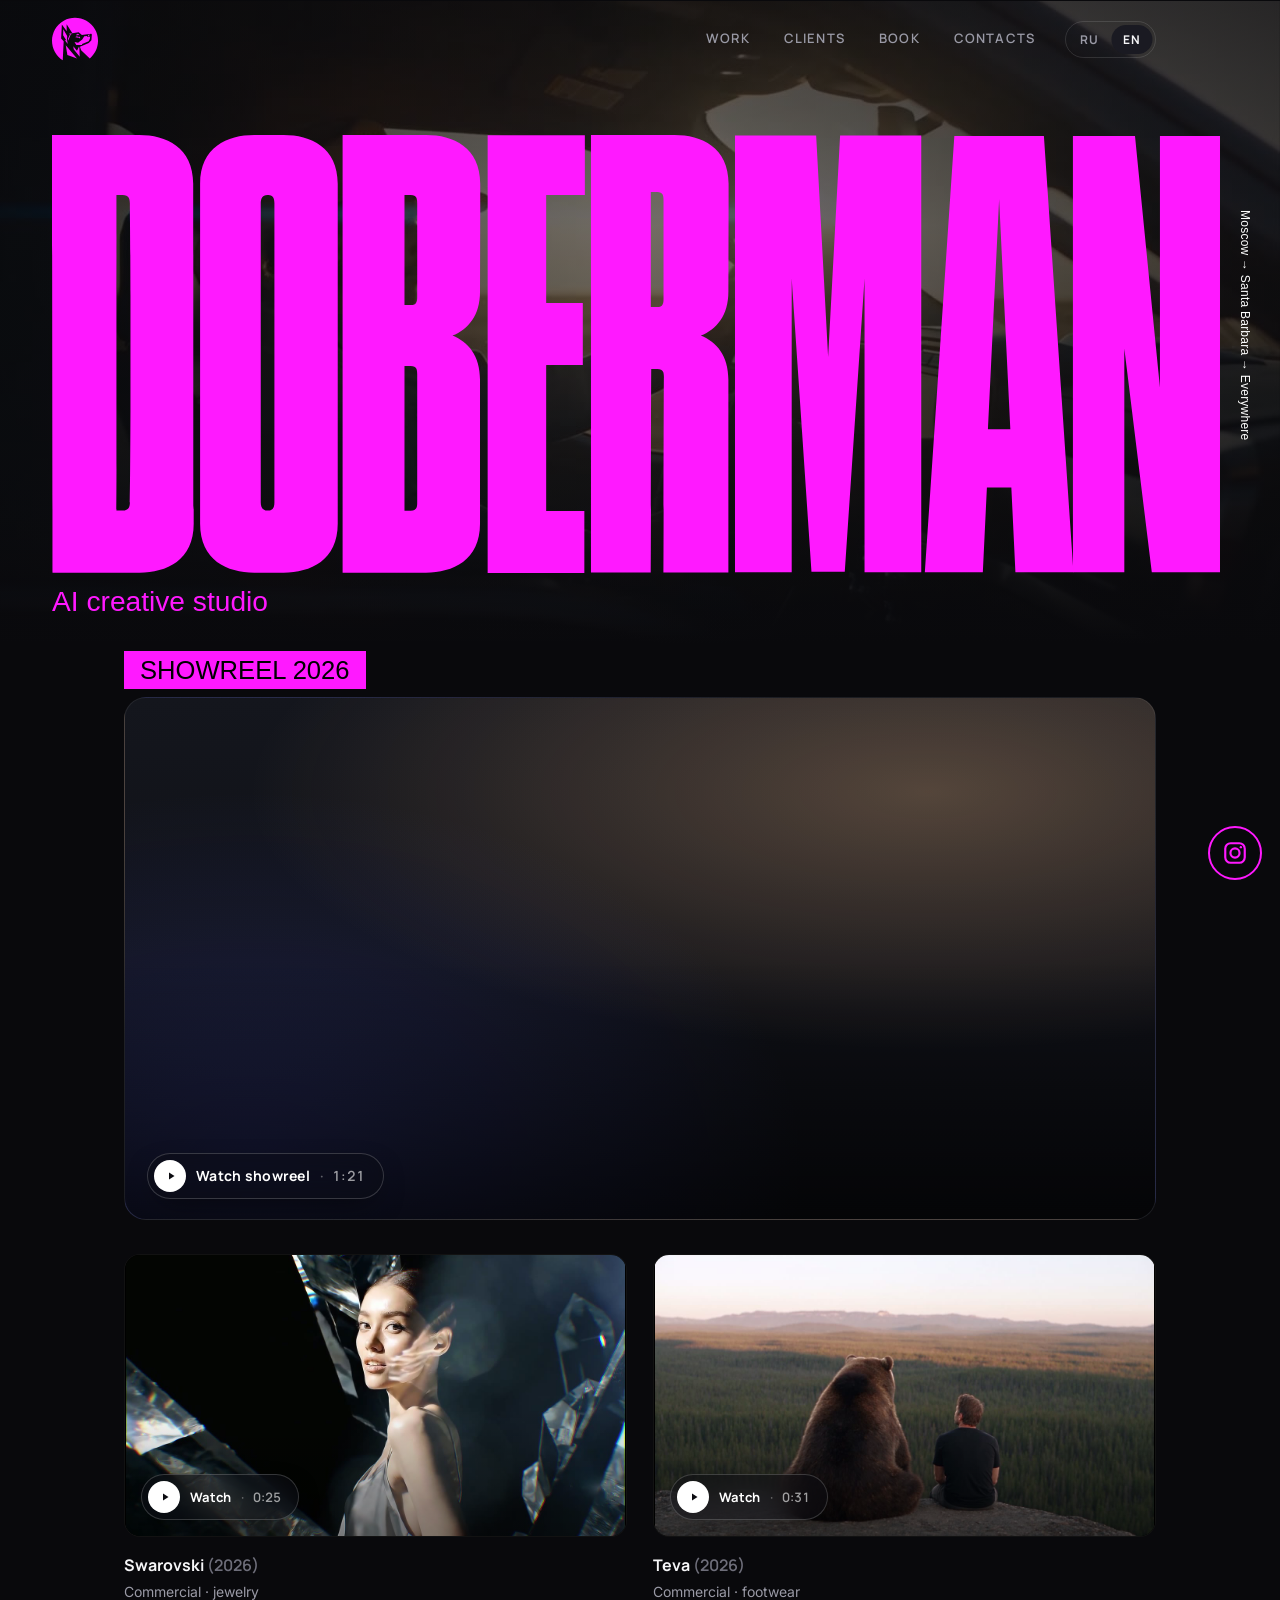
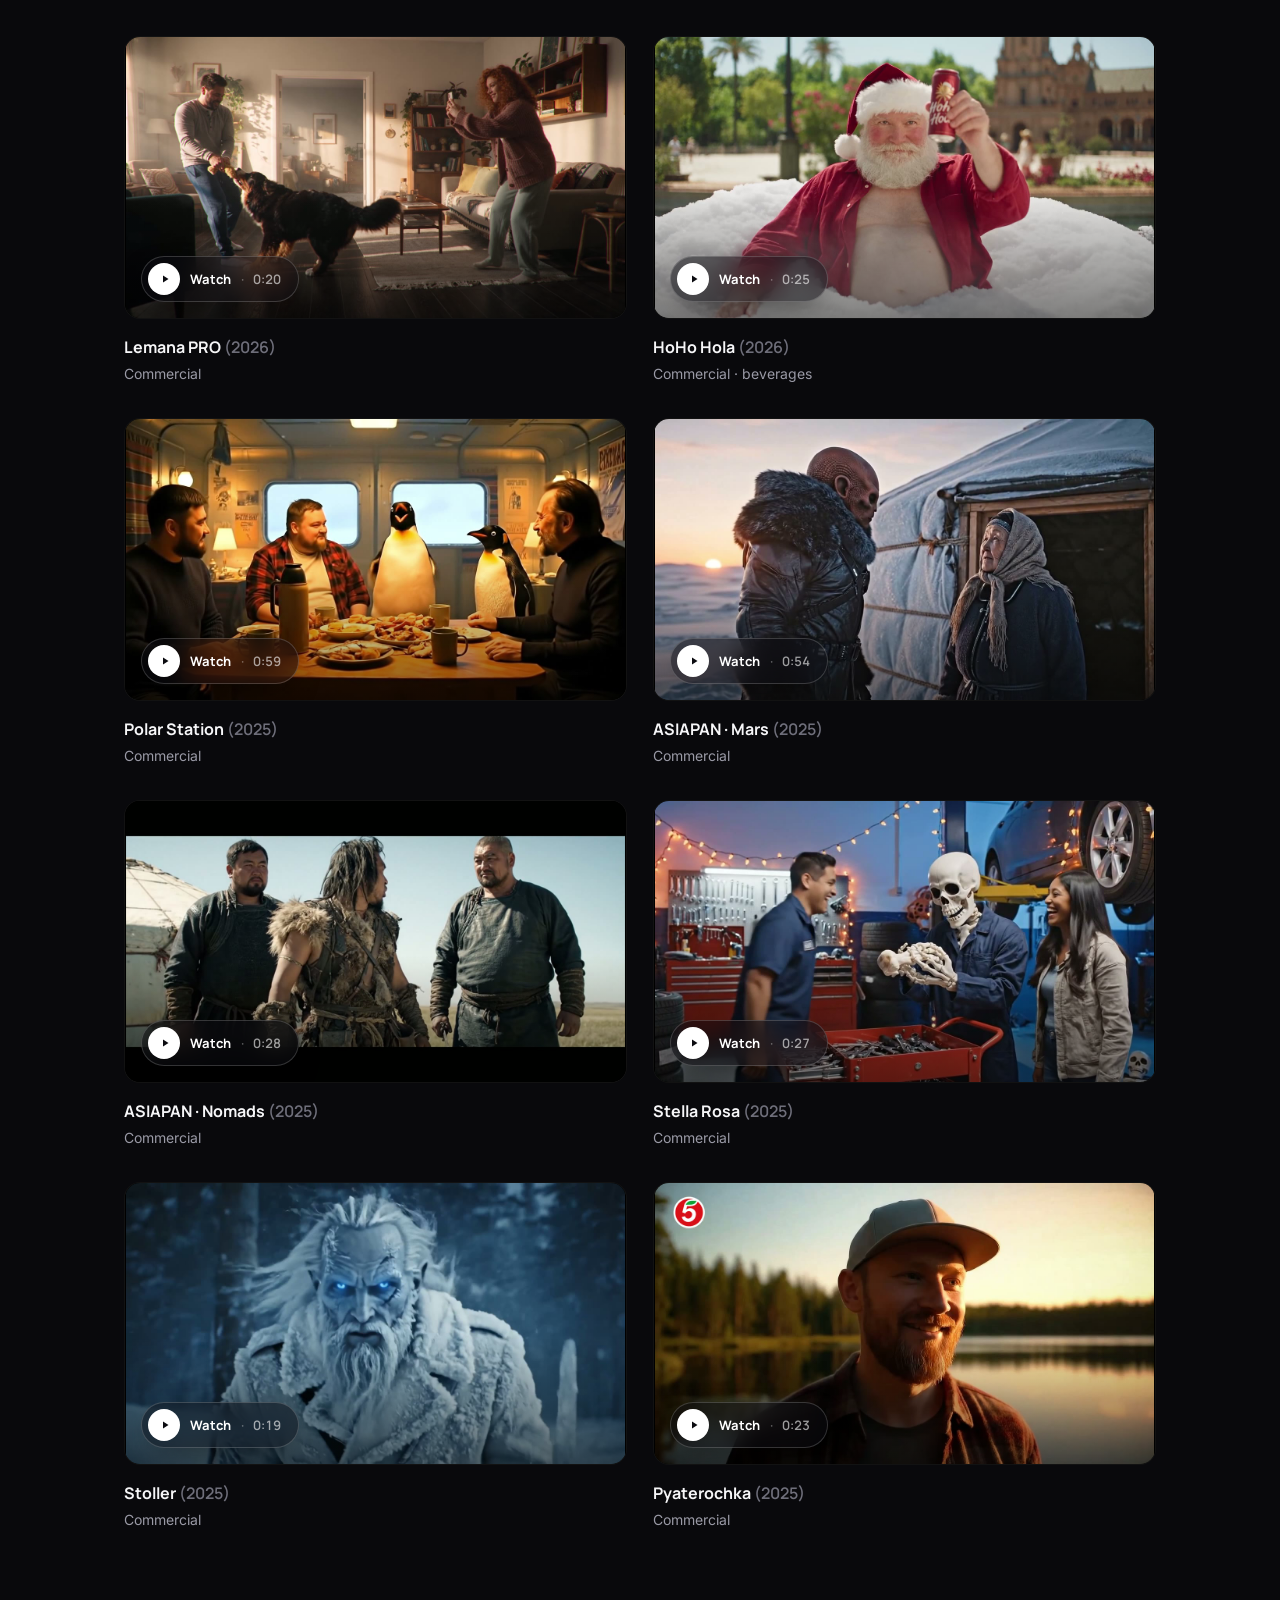
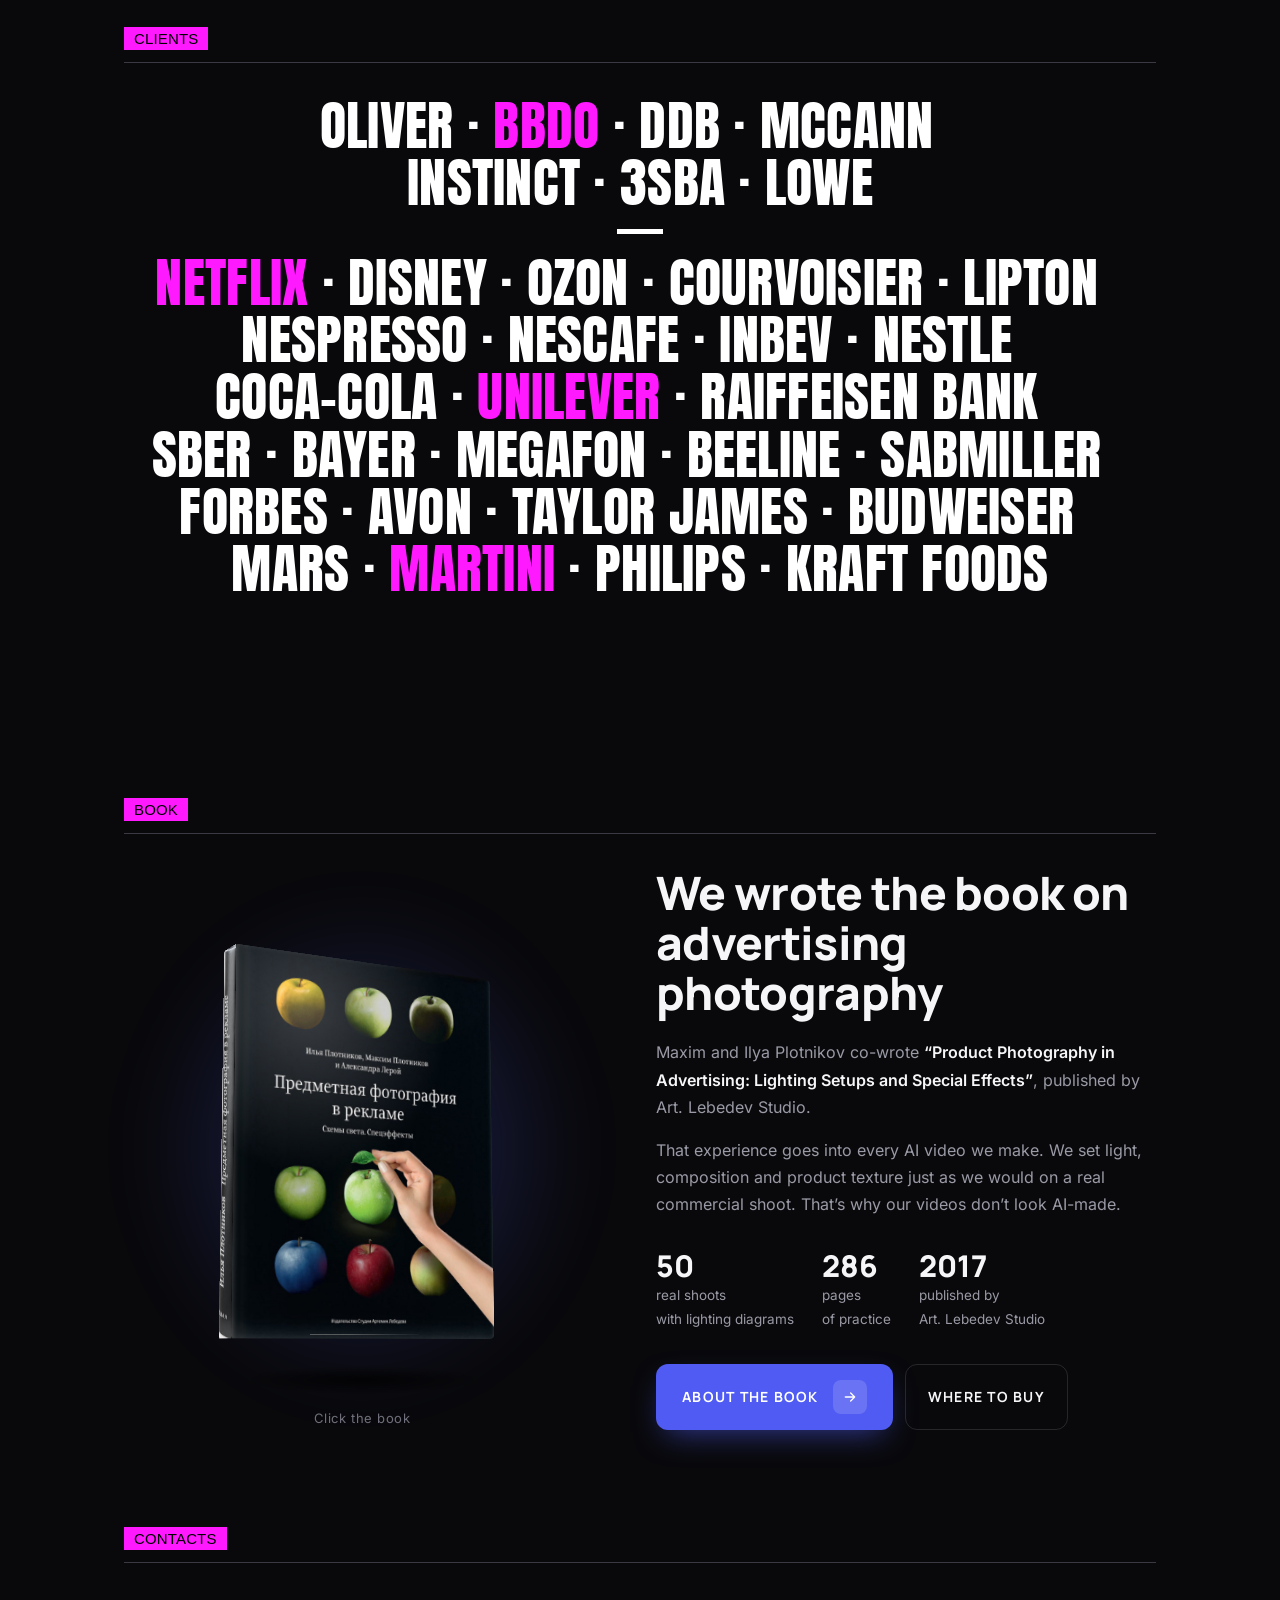
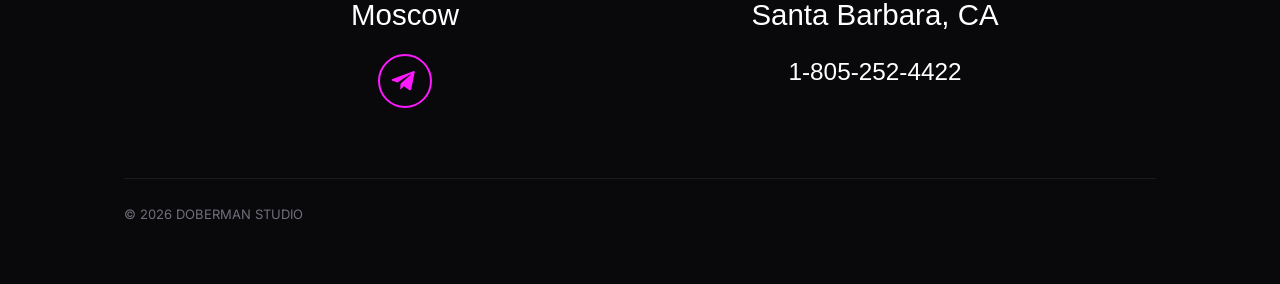
==== index.html @ a3198090 "Сайт DOBERMAN STUDIO: страница, стили, картинки Co-Authored-By: Claude Opus 5.5 <noreply@anthropic.c" ====
<!DOCTYPE html>
<html lang="ru" class="no-js">
<head>
<meta charset="UTF-8">
<meta name="viewport" content="width=device-width, initial-scale=1.0">
<script>
  // Основной язык сайта – английский (русский – по кнопке RU или ?lang=ru).
  // Разметка на русском, перевод из lang/en.js; пока он грузится, страница скрыта (не дольше 2.5 с).
  try {
    var q = new URLSearchParams(location.search).get('lang'), saved = null;
    try { saved = localStorage.getItem('rw-lang'); } catch (e) {}
    if ((q === 'en' || q === 'ru' ? q : saved || 'en') === 'en') document.documentElement.classList.add('i18n-wait');
  } catch (e) {}
</script>
<style>.i18n-wait body{visibility:hidden}</style>
<script>
  // цвет логотипа и всех плашек: при каждом заходе – случайный из 5 основных (круг 35 с, шаг 7 с), у всех .tint одинаковый
  document.documentElement.style.setProperty('--tint-delay', -(Math.floor(Math.random() * 5) * 7) + 's');
</script>
<link rel="preload" href="lang/en.js" as="script">
<title>DOBERMAN – AI-видео для брендов</title>
<meta name="description" content="AI-видео для брендов от авторов книги о рекламной съёмке. Свет, композиция и фактура уровня продакшна.">

<link rel="icon" href="img/favicon.svg" type="image/svg+xml">
<link rel="icon" href="img/favicon-32.png" sizes="32x32" type="image/png">
<link rel="apple-touch-icon" href="img/apple-touch-icon.png">

<!-- ==== Превью ссылки в Telegram / соцсетях ==== -->
<meta property="og:title" content="DOBERMAN – AI video for brands">
<meta property="og:description" content="AI video for brands from the authors of a book on commercial photography. Lighting, composition and texture at production level.">
<meta property="og:type" content="website">
<meta property="og:url" content="https://dobermanstudio.ai/">
<meta property="og:site_name" content="DOBERMAN">
<meta property="og:locale" content="en_US">
<meta property="og:locale:alternate" content="ru_RU">
<meta property="og:image" content="https://dobermanstudio.ai/img/og.jpg">
<meta property="og:image:width" content="1200">
<meta property="og:image:height" content="630">
<meta property="og:image:alt" content="DOBERMAN – AI video for brands">
<meta name="twitter:card" content="summary_large_image">

<!-- Шрифты лежат на нашем сервере (без обращений к Google – так безопаснее по 152-ФЗ и быстрее в РФ) -->
<link rel="preload" href="fonts/manrope-cyrillic.woff2" as="font" type="font/woff2" crossorigin>
<link rel="preload" href="fonts/inter-cyrillic.woff2" as="font" type="font/woff2" crossorigin>
<link rel="stylesheet" href="fonts/fonts.css">

<script>document.documentElement.classList.replace('no-js','js')</script>

<!--
  ПРОТОТИП. Всё, что подсвечено пунктиром (класс .ph, обычно «N»), – заглушка:
  заменить на реальные данные (реквизиты, контакты).
-->

<style>
  :root{
    --bg:            #09090c;
    --bg-soft:       #0d0d12;
    --surface:       #131319;
    --surface-2:     #1a1a22;
    --line:          rgba(255,255,255,.07);
    --line-strong:   rgba(255,255,255,.12);
    --text:          #f6f6f8;
    --muted:         #9a9aa6;
    --muted-dim:     #6f6f7b;
    --accent:        #4f5bf2;
    --accent-hover:  #5f6bff;
    --accent-soft:   #7c86f7;
    /* цвета графика «Съёмка vs AI» (проверены на различимость, в т.ч. при дальтонизме) */
    --c-shoot:       #b47a43;
    --c-ai:          #7c86f7;
    --radius:        16px;
    --radius-lg:     22px;
    --maxw:          1080px;
    --ease:          cubic-bezier(.22,.61,.36,1);
  }

  *{box-sizing:border-box;margin:0;padding:0}
  html{scroll-behavior:smooth}
  body{
    background:var(--bg);
    color:var(--text);
    font-family:"Inter",system-ui,-apple-system,sans-serif;
    line-height:1.5;
    -webkit-font-smoothing:antialiased;
    overflow-x:hidden;
  }
  body.locked{overflow:hidden}
  a{color:inherit;text-decoration:none}
  img,video{max-width:100%;display:block}
  section[id],footer[id]{scroll-margin-top:78px}

  .wrap{max-width:var(--maxw);margin:0 auto;padding:0 24px}

  /* заглушка, которую нужно заменить реальным значением */
  .ph{color:var(--accent-soft);border-bottom:1px dashed currentColor}

  .eyebrow{
    font-family:"Manrope",sans-serif;
    font-weight:700;
    font-size:12.5px;
    letter-spacing:.14em;
    text-transform:uppercase;
    color:var(--accent-soft);
  }
  .section-label{
    display:block;text-align:center;
    font-family:"Manrope",sans-serif;
    font-weight:700;font-size:12.5px;
    letter-spacing:.2em;text-transform:uppercase;
    color:var(--muted-dim);
    margin-bottom:44px;
  }
  .section-title{
    font-family:"Manrope",sans-serif;font-weight:800;
    font-size:clamp(28px,4vw,40px);letter-spacing:-.01em;line-height:1.15;
    text-align:center;margin:-28px auto 18px;max-width:700px;
  }
  .section-lead{color:var(--muted);font-size:16px;text-align:center;max-width:600px;margin:0 auto 46px}
  .block{padding:96px 0 0}
  .divided{margin-top:96px}

  /* ---------- HEADER ---------- */
  .site-header{
    position:sticky;top:0;z-index:50;
    transition:background .3s var(--ease),border-color .3s var(--ease),backdrop-filter .3s;
    border-bottom:1px solid transparent;
  }
  .site-header.scrolled{
    background:rgba(9,9,12,.72);
    backdrop-filter:blur(14px);
    -webkit-backdrop-filter:blur(14px);
    border-bottom:1px solid var(--line);
  }
  .header-inner{
    display:flex;align-items:center;justify-content:space-between;
    height:78px;
  }
  .brand{display:flex;align-items:center;gap:11px;font-family:"Manrope",sans-serif}
  .brand-mark{
    width:34px;height:34px;border-radius:9px;
    display:grid;place-items:center;
    background:linear-gradient(150deg,var(--accent),#3a45d6);
    box-shadow:0 6px 20px -6px rgba(79,91,242,.7);
  }
  .brand-mark svg{width:15px;height:15px;fill:#fff;margin-left:2px}
  .brand-name{font-weight:800;font-size:18px;letter-spacing:.03em;white-space:nowrap}
  .brand-name span{color:var(--muted-dim);font-weight:600}

  .nav{display:flex;gap:34px;margin-left:auto}
  .lang-switch{position:relative;isolation:isolate;display:flex;gap:2px;padding:3px;margin-left:30px;border:1px solid var(--line-strong);border-radius:999px}
  /* подложка активного языка плавно переезжает между RU и EN (кнопки одинаковой ширины) */
  .lang-switch::before{content:"";position:absolute;z-index:-1;top:3px;bottom:3px;left:3px;width:calc((100% - 8px) / 2);
    border-radius:999px;background:var(--surface-2);transition:transform .28s cubic-bezier(.22,.61,.36,1)}
  .lang-switch:has(button[data-lang="en"][aria-pressed="true"])::before{transform:translateX(calc(100% + 2px))}
  .lang-switch button{
    flex:1 1 0;min-width:40px;text-align:center;
    font-family:"Manrope",sans-serif;font-weight:700;font-size:12px;letter-spacing:.08em;
    color:var(--muted);background:none;border:0;padding:6px 11px;border-radius:999px;cursor:pointer;
    transition:color .28s;
  }
  .lang-switch button:hover{color:var(--text)}
  .lang-switch button[aria-pressed="true"]{color:var(--text)}
  .lang-switch button:focus-visible{outline:2px solid var(--accent-soft);outline-offset:2px}
  .nav a{
    font-family:"Manrope",sans-serif;font-weight:600;
    font-size:13px;letter-spacing:.09em;text-transform:uppercase;
    color:var(--muted);transition:color .2s;
  }
  .nav a:hover{color:var(--text)}

  .burger{display:none;background:none;border:0;cursor:pointer;padding:8px}
  .burger span{display:block;width:22px;height:2px;background:var(--text);margin:4px 0;transition:.25s}

  /* ---------- HERO ---------- */
  .hero{position:relative;isolation:isolate;overflow:hidden;margin-top:-78px;padding:134px 0 24px}
  /* фон первого экрана: «перемотка» эпичных кадров (монтаж/фон-первого-экрана.js) */
  .hero-bg{position:absolute;inset:0;z-index:-1;background:#000 url(img/hero-bg.jpg) center/cover}
  .hero-bg video{width:100%;height:100%;object-fit:cover;display:block}
  .hero-bg::after{
    content:"";position:absolute;inset:0;
    background:
      linear-gradient(90deg, rgba(9,9,12,.70) 0%, rgba(9,9,12,.40) 50%, rgba(9,9,12,.70) 100%),
      linear-gradient(180deg, rgba(9,9,12,.55) 0%, rgba(9,9,12,.25) 35%, rgba(9,9,12,.55) 75%, var(--bg) 100%);
  }
  .hero-grid{
    display:grid;grid-template-columns:1.25fr .9fr;
    gap:56px;align-items:start;
  }
  /* первый экран по макету: логотип DOBERMAN (img/doberman.svg, вставлен в разметку) во всю ширину колонки,
     под ним подстрочник «AI creative studio», справа вертикальная надпись; ниже торчит кусок деморила.
     Логотип ограничен и по высоте окна (пропорции 2.66 : 1), чтобы деморил выглядывал на любом экране. */
  .hero-head{position:relative;padding:0 60px 0 52px}   /* не колонка .wrap, а вся ширина окна (по макету) */
  .hero .hero-word{margin:0;line-height:0}
  .hero .hero-word{cursor:default}
  .hero .hero-word .logo{display:block;width:100%;height:auto}   /* всегда во всю ширину окна (по макету) */
  .hero-sub2{margin:12px 0 0;font-family:"Helvetica Neue",Helvetica,Arial,sans-serif;font-weight:400;
    font-size:clamp(18px, 2.2vw, 30px);line-height:1.2;letter-spacing:0}
  .hero-route{position:fixed;z-index:40;right:26px;top:210px;margin:0;writing-mode:vertical-rl;white-space:nowrap;
    font-family:"Helvetica Neue",Helvetica,Arial,sans-serif;font-weight:400;font-size:12px;letter-spacing:.02em;color:#fff}
  @media(max-width:760px){ .hero-route{display:none} }   /* на узком экране налезает на логотип */
  @media(max-height:560px){ .hero-route{display:none} }  /* на низком окне налезает на значок Instagram */
  /* плашка над деморилом – того же цвета, что логотип */
  .reel-tag{display:inline-block;margin:0 0 8px;padding:5px 16px 4px;background:currentColor;
    font-family:"Helvetica Neue",Helvetica,Arial,sans-serif;font-weight:400;font-size:clamp(16px, 2vw, 26px);line-height:1.15}
  .reel-tag span{color:#000}
  /* заголовок раздела по макету: маленькая плашка цвета логотипа + тонкая линия */
  .sec-head{text-align:left;border-bottom:1px solid #3a3a42;padding-bottom:12px;margin-bottom:34px}
  .sec-tag{display:inline-block;padding:3px 10px 2px;background:currentColor;
    font-family:"Helvetica Neue",Helvetica,Arial,sans-serif;font-weight:400;font-size:15px;line-height:1.2;text-transform:uppercase;letter-spacing:.01em}
  .sec-tag span{color:#000}

  /* цвета: розовый → жёлтый → зелёный → синий → фиолетовый → снова розовый;
     каждый держится 6 с и за 1 с переливается в следующий (круг 35 с).
     Логотип, подстрочник и плашка меняют цвет вместе; при заходе стартуем со случайного из основных цветов */
  .tint{color:color(srgb 1 0.098 1);animation:tint 35s linear infinite;animation-delay:var(--tint-delay, 0s)}
  @keyframes tint{
    0%,17.143%{color:color(srgb 1 0.098 1)}   /* розовый 255,25,255 */
    20%,37.143%{color:color(srgb 0.902 1 0.098)}   /* жёлтый 230,255,25 */
    40%,57.143%{color:color(srgb 0 0.8235 0)}   /* зелёный 0,210,0 */
    60%,77.143%{color:color(srgb 0 0.098 1)}   /* синий 0,25,255 */
    80%,97.143%{color:color(srgb 0.5882 0 1)}   /* фиолетовый 150,0,255 */
    100%{color:color(srgb 1 0.098 1)}
  }
  @media(prefers-reduced-motion:reduce){ .tint{animation:none} }
  /* знак-доберман в левом верхнем углу (img/doberman-pes.svg), вне колонки – у края окна, как на макете */
  .pes{position:absolute;left:52px;top:50%;width:46px;height:46px;margin-top:-23px;z-index:2;display:block}
  .pes svg{display:block;width:100%;height:100%}
  @media(max-width:760px){ .pes{left:16px;width:38px;height:38px;margin-top:-19px} }
  .hero h1{
    font-family:"Manrope",sans-serif;font-weight:800;
    font-size:clamp(42px,6vw,72px);line-height:1.03;
    letter-spacing:-.02em;margin:20px 0 26px;
  }
  .hero-sub{color:var(--muted);font-size:17px;max-width:480px;margin-bottom:36px}
  .hero-cta{display:flex;flex-wrap:wrap;gap:12px;align-items:center}

  .btn{
    display:inline-flex;align-items:center;gap:14px;
    font-family:"Manrope",sans-serif;font-weight:700;
    font-size:14px;letter-spacing:.09em;text-transform:uppercase;
    padding:16px 26px;border-radius:12px;cursor:pointer;border:0;
    color:#fff;background:var(--accent);
    transition:background .2s,transform .2s,box-shadow .2s;
    box-shadow:0 12px 30px -10px rgba(79,91,242,.6);
  }
  .btn:hover{background:var(--accent-hover);transform:translateY(-2px);box-shadow:0 16px 36px -10px rgba(79,91,242,.75)}
  .btn .arrow{
    width:34px;height:34px;border-radius:8px;
    background:rgba(255,255,255,.15);display:grid;place-items:center;
    transition:transform .25s var(--ease);
  }
  .btn:hover .arrow{transform:translateX(4px)}
  .btn .arrow svg{width:16px;height:16px;stroke:#fff}
  .btn-ghost{
    display:inline-flex;align-items:center;gap:10px;
    font-family:"Manrope",sans-serif;font-weight:700;
    font-size:14px;letter-spacing:.09em;text-transform:uppercase;
    padding:16px 22px;border-radius:12px;
    border:1px solid var(--line-strong);color:var(--text);
    transition:border-color .2s,background .2s;
  }
  .btn-ghost:hover{border-color:var(--accent);background:var(--surface)}
  .btn-ghost svg{width:18px;height:18px;fill:var(--accent-soft)}

  .hero-aside{padding-top:6px}
  .hero-aside p{color:var(--muted);font-size:16px;line-height:1.75;max-width:340px}
  .hero-tags{
    margin-top:26px;display:flex;align-items:center;gap:10px;flex-wrap:wrap;
    font-family:"Manrope",sans-serif;font-weight:600;font-size:14px;color:var(--accent-soft);
  }
  .hero-tags .dot{color:var(--muted-dim)}
  .hero-tags .spark{width:15px;height:15px;fill:var(--accent-soft)}


  /* ---------- SHOWREEL ---------- */
  .media-frame{
    position:relative;border-radius:var(--radius-lg);overflow:hidden;
    aspect-ratio:16/8.1;border:1px solid var(--line);
    background:
      radial-gradient(120% 90% at 78% 18%, rgba(255,196,140,.28), transparent 55%),
      radial-gradient(90% 120% at 12% 90%, rgba(79,91,242,.22), transparent 60%),
      linear-gradient(180deg,#14161d 0%, #0b0c11 100%);
  }
  .media-frame video{position:absolute;inset:0;width:100%;height:100%;object-fit:cover}
  .media-frame::after{
    content:"";position:absolute;inset:0;pointer-events:none;
    background:linear-gradient(180deg, transparent 50%, rgba(0,0,0,.6));
  }
  .media-tag{
    position:absolute;left:22px;bottom:20px;z-index:2;
    font-family:"Manrope",sans-serif;font-weight:600;font-size:11px;
    letter-spacing:.16em;text-transform:uppercase;color:rgba(255,255,255,.7);
  }
  .play{
    position:absolute;right:22px;bottom:18px;z-index:2;
    width:52px;height:52px;border-radius:50%;cursor:pointer;
    background:rgba(255,255,255,.12);backdrop-filter:blur(6px);
    border:1px solid rgba(255,255,255,.25);
    display:grid;place-items:center;transition:.25s var(--ease);
  }
  .play:hover{background:var(--accent);border-color:var(--accent);transform:scale(1.06)}
  .play svg{width:18px;height:18px;fill:#fff;margin-left:3px}
  .play::after{
    content:"";position:absolute;inset:-1px;border-radius:50%;
    border:1px solid rgba(255,255,255,.35);animation:pulse 2.6s ease-out infinite;
  }
  @keyframes pulse{0%{transform:scale(1);opacity:.7}100%{transform:scale(1.5);opacity:0}}

  /* ---------- SOON-заглушки (пока нет роликов) ---------- */
  /* три размытых цветных пятна плавают каждое по своей траектории + раз в 9 с проходит блик.
     Пятна мягкие за счёт radial-gradient, без filter:blur – анимация лёгкая даже на телефоне */
  .soon{position:absolute;inset:0;overflow:hidden;background:#0c0d13}
  .soon-art{position:absolute;inset:-30%}
  .soon-art i{
    position:absolute;display:block;width:60%;height:66%;border-radius:50%;
    background:radial-gradient(closest-side, var(--c), transparent);
    will-change:transform;
  }
  .soon-art i:nth-child(1){--c:var(--c1,rgba(79,91,242,.75));left:8%;top:14%;animation:blob1 17s ease-in-out infinite alternate}
  .soon-art i:nth-child(2){--c:var(--c2,rgba(255,170,120,.5));left:40%;top:36%;animation:blob2 21s ease-in-out infinite alternate}
  .soon-art i:nth-child(3){--c:var(--c3,rgba(124,134,247,.6));left:30%;top:2%;width:46%;height:52%;animation:blob3 25s ease-in-out infinite alternate}
  @keyframes blob1{
    33%{transform:translate(28%,18%) scale(1.18)}
    66%{transform:translate(8%,34%) scale(.92)}
    100%{transform:translate(36%,4%) scale(1.1)}
  }
  @keyframes blob2{
    40%{transform:translate(-34%,-14%) scale(.86)}
    100%{transform:translate(-12%,-34%) scale(1.2)}
  }
  @keyframes blob3{
    50%{transform:translate(18%,40%) scale(1.25)}
    100%{transform:translate(-22%,26%) scale(.9)}
  }
  .soon::after{                              /* медленный световой блик */
    content:"";position:absolute;inset:-50% -100%;
    background:linear-gradient(105deg, transparent 42%, rgba(255,255,255,.07) 50%, transparent 58%);
    animation:sheen 9s ease-in-out infinite;
  }
  @keyframes sheen{0%,35%{transform:translateX(-35%)}75%,100%{transform:translateX(35%)}}
  .soon-label{position:absolute;inset:0;z-index:2;display:grid;place-items:center}
  .soon-label span{
    font-family:"Manrope",sans-serif;font-weight:800;font-size:12px;
    letter-spacing:.34em;text-transform:uppercase;color:rgba(255,255,255,.88);
    padding:10px 16px 10px 21px;border-radius:999px;
    background:rgba(9,9,12,.3);border:1px solid rgba(255,255,255,.18);
    backdrop-filter:blur(6px);-webkit-backdrop-filter:blur(6px);
    animation:breathe 4.5s ease-in-out infinite;
  }
  @keyframes breathe{50%{opacity:.6;border-color:rgba(255,255,255,.08)}}
  .media-frame .soon-label span{font-size:15px;padding:13px 22px 13px 27px}
  .work:nth-child(2) .soon{--c1:rgba(255,120,150,.45);--c2:rgba(79,91,242,.5);--c3:rgba(255,200,140,.3)}
  .work:nth-child(3) .soon{--c1:rgba(60,200,220,.4);--c2:rgba(124,134,247,.5);--c3:rgba(79,91,242,.35)}
  .work:nth-child(4) .soon{--c1:rgba(255,180,100,.4);--c2:rgba(200,90,240,.4);--c3:rgba(79,91,242,.4)}
  .work:nth-child(5) .soon{--c1:rgba(124,134,247,.55);--c2:rgba(60,220,170,.3);--c3:rgba(255,150,120,.3)}
  .work:nth-child(6) .soon{--c1:rgba(220,90,200,.4);--c2:rgba(255,190,120,.35);--c3:rgba(79,91,242,.45)}

  /* ---------- WORKS (деморил + сетка 2×3) ---------- */
  .works{padding-top:8px}
  .works-grid{display:grid;grid-template-columns:repeat(2,1fr);gap:34px 26px;margin-top:34px}
  .work-media{
    position:relative;aspect-ratio:16/9;border-radius:var(--radius);overflow:hidden;
    border:1px solid var(--line);background:#000;
  }
  .work-media video{width:100%;height:100%;object-fit:contain;background:#000}
  /* вертикальный ролик в горизонтальной рамке: по бокам – его же кадр, размытый */
  .work-media.is-vertical::before{
    content:"";position:absolute;inset:-30px;
    background:var(--poster) center/cover;filter:blur(26px) brightness(.5);
  }
  .work-media.is-vertical video{position:relative;background:transparent}
  /* плашка «▶ Смотреть · 0:31» в углу обложки; панель управления появляется после запуска */
  .work-media video{transition:transform .7s var(--ease)}
  .work:hover .work-media:not(.playing) video{transform:scale(1.035)}
  .work-play{
    position:absolute;left:16px;bottom:16px;z-index:2;
    display:inline-flex;align-items:center;gap:10px;
    padding:6px 16px 6px 6px;border-radius:999px;cursor:pointer;
    font-family:"Manrope",sans-serif;font-weight:700;font-size:13px;letter-spacing:.02em;color:#fff;
    background:rgba(12,12,18,.5);backdrop-filter:blur(12px) saturate(1.4);-webkit-backdrop-filter:blur(12px) saturate(1.4);
    border:1px solid rgba(255,255,255,.18);
    box-shadow:0 10px 30px -12px rgba(0,0,0,.7);
    transition:transform .3s var(--ease),border-color .3s,background .3s;
  }
  .work-play[hidden]{display:none}
  .reel-play{left:22px;bottom:20px;padding-right:18px;font-size:14px}
  .reel-play .ic{width:36px;height:36px}
  .work-play .ic{
    width:32px;height:32px;border-radius:50%;display:grid;place-items:center;
    background:#fff;transition:background .3s,transform .3s var(--ease);
  }
  .work-play .ic svg{width:12px;height:12px;fill:#0b0b10;margin-left:2px;transition:fill .3s}
  .work-play .dur{color:rgba(255,255,255,.6);font-weight:600;font-variant-numeric:tabular-nums}
  .work-play .dur::before{content:"·";margin-right:8px;color:rgba(255,255,255,.35)}
  .work:hover .work-play,.media-frame:hover .reel-play,.work-play:focus-visible{transform:translateY(-2px);border-color:rgba(124,134,247,.6);background:rgba(12,12,18,.65)}
  .work:hover .work-play .ic,.media-frame:hover .reel-play .ic,.work-play:focus-visible .ic{background:var(--accent);transform:scale(1.06)}
  .work:hover .work-play .ic svg,.media-frame:hover .reel-play .ic svg,.work-play:focus-visible .ic svg{fill:#fff}
  .work-play:focus-visible{outline:2px solid var(--accent-soft);outline-offset:3px}
  .work-media::after{                       /* затемнение снизу, чтобы плашка читалась на светлом кадре */
    content:"";position:absolute;inset:0;pointer-events:none;
    background:linear-gradient(180deg, transparent 55%, rgba(0,0,0,.45));
    transition:opacity .3s;
  }
  .work-media.playing::after{opacity:0}
  .work-media:not(.playing),.media-frame:has(video){cursor:pointer}   /* клик в любое место обложки запускает ролик */
  .work h3{
    font-family:"Manrope",sans-serif;font-weight:700;font-size:16px;
    margin:16px 0 4px;
  }
  .work p{color:var(--muted);font-size:14px}
  .work h3 .year{color:var(--muted-dim);font-weight:600}

  /* ---------- CLIENTS ---------- */
  .clients{padding:0 0 8px;margin-top:96px}
  /* список клиентов по макету: крупный узкий жирный шрифт (Anton), через точку, по центру */
  .client-list{margin:0;text-align:center;font-family:"Anton","Manrope",sans-serif;font-weight:400;text-transform:uppercase;
    font-size:clamp(26px, 4.4vw, 54px);line-height:1.06;letter-spacing:.005em;color:#fff;
    text-wrap:balance}   /* строки примерно равной длины, без одиноких имён в конце */
  .client-list span{white-space:nowrap}
  .client-list i{font-style:normal;color:#fff}
  .client-dash{display:block;width:46px;height:5px;margin:18px auto 20px;background:#fff}

  /* ---------- КНИГА ---------- */
  .book-wrap{display:grid;grid-template-columns:1fr 1.05fr;gap:56px;align-items:center}
  .book-stage{
    position:relative;height:560px;display:grid;place-items:center;
    perspective:1400px;
  }
  .book-stage::before{
    content:"";position:absolute;inset:6% 4%;border-radius:50%;
    background:radial-gradient(closest-side, rgba(79,91,242,.32), transparent);
    filter:blur(30px);pointer-events:none;
  }
  .book-stage::after{                       /* тень на «полу» */
    content:"";position:absolute;left:50%;bottom:34px;width:260px;height:30px;margin-left:-130px;
    border-radius:50%;background:radial-gradient(closest-side, rgba(0,0,0,.75), transparent);
    animation:shadow 6s ease-in-out infinite;pointer-events:none;
  }
  .book-float{transform-style:preserve-3d;animation:float 6s ease-in-out infinite}
  @keyframes float{50%{transform:translateY(-16px)}}
  @keyframes shadow{50%{transform:scale(.82);opacity:.7}}
  .book{
    --w:290px;--h:calc(var(--w) * 296 / 228);--t:30px;
    --ry:28deg;--rx:8deg;
    position:relative;display:block;width:var(--w);height:var(--h);
    padding:0;border:0;background:none;cursor:pointer;
    transform-style:preserve-3d;
    transform:rotateX(var(--rx)) rotateY(var(--ry));
    transition:transform .6s var(--ease);
  }
  .book.tracking{transition:transform .15s linear}
  @media(hover:none){                      /* на телефоне курсора нет – книга сама покачивается */
    .book{animation:sway 7s ease-in-out infinite alternate}
    @keyframes sway{
      from{transform:rotateX(8deg) rotateY(16deg)}
      to{transform:rotateX(4deg) rotateY(40deg)}
    }
  }
  .book:focus-visible{outline:2px solid var(--accent-soft);outline-offset:14px;border-radius:6px}
  .book > i{position:absolute;display:block}
  .b-front{
    inset:0;transform:translateZ(calc(var(--t) / 2));
    background:#000 url(img/book-cover.jpg) center/cover;
    border-radius:2px 5px 5px 2px;overflow:hidden;
    box-shadow:inset 3px 0 6px rgba(255,255,255,.08);
  }
  .b-front::after{                          /* блик, следует за курсором */
    content:"";position:absolute;inset:0;
    background:radial-gradient(circle at var(--gx,25%) var(--gy,15%), rgba(255,255,255,.22), transparent 42%);
  }
  .b-back{
    inset:0;transform:rotateY(180deg) translateZ(calc(var(--t) / 2));
    background:#0b0b0e;border-radius:5px 2px 2px 5px;
  }
  .b-spine{
    top:0;left:calc(50% - var(--t) / 2);width:var(--t);height:100%;
    transform:rotateY(-90deg) translateZ(calc(var(--w) / 2));
    background:#0b0b0e url(img/book-spine.jpg) center/100% 100%;   /* настоящий корешок с фото книги */
    border-radius:3px 0 0 3px;
  }
  .b-pages{
    top:4px;height:calc(100% - 8px);left:calc(50% - var(--t) / 2 + 2px);width:calc(var(--t) - 4px);
    transform:rotateY(90deg) translateZ(calc(var(--w) / 2 - 4px));
    background:repeating-linear-gradient(90deg,#f2eee5 0 2px,#d6d1c5 2px 3px);
  }
  .b-top,.b-bottom{
    left:2px;width:calc(100% - 6px);top:calc(50% - var(--t) / 2 + 2px);height:calc(var(--t) - 4px);
    background:repeating-linear-gradient(0deg,#f2eee5 0 2px,#d6d1c5 2px 3px);
  }
  .b-top{transform:rotateX(90deg) translateZ(calc(var(--h) / 2 - 4px))}
  .b-bottom{transform:rotateX(-90deg) translateZ(calc(var(--h) / 2 - 4px))}
  .book-hint{
    position:absolute;left:0;right:0;bottom:0;text-align:center;
    font-size:13px;color:var(--muted-dim);letter-spacing:.04em;
  }

  .book-text .eyebrow{display:block;margin-bottom:16px}
  .book-text h2{
    font-family:"Manrope",sans-serif;font-weight:800;
    font-size:clamp(30px,4.2vw,46px);line-height:1.08;letter-spacing:-.015em;margin-bottom:22px;
  }
  .book-text p{color:var(--muted);font-size:16px;line-height:1.7;margin-bottom:16px;max-width:500px}
  .book-text p b{color:var(--text);font-weight:600}
  .book-facts{display:flex;flex-wrap:wrap;gap:28px;margin:30px 0 34px}
  .book-facts div b{display:block;font-family:"Manrope",sans-serif;font-weight:800;font-size:30px;line-height:1.1}
  .book-facts div span{color:var(--muted);font-size:13.5px}
  .book-actions{display:flex;flex-wrap:wrap;gap:12px}

  /* окно с подробностями о книге */
  .sheet-modal{
    position:fixed;inset:0;z-index:100;display:none;
    align-items:center;justify-content:center;padding:24px;
    background:rgba(5,5,8,.88);backdrop-filter:blur(8px);
  }
  .sheet-modal.open{display:flex}
  .sheet{
    position:relative;width:100%;max-width:900px;max-height:88vh;overflow:auto;
    display:grid;grid-template-columns:230px 1fr;gap:36px;
    padding:40px;border-radius:var(--radius-lg);
    background:var(--surface);border:1px solid var(--line-strong);
    box-shadow:0 40px 100px -30px rgba(0,0,0,.9);
    animation:pop .35s var(--ease);
  }
  @keyframes pop{from{opacity:0;transform:translateY(16px) scale(.98)}}
  .sheet-cover{width:100%;border-radius:4px;box-shadow:0 20px 50px -15px rgba(0,0,0,.9)}
  .sheet .modal-close{top:14px;right:14px}
  .sheet .eyebrow{display:block;margin-bottom:12px}
  .sheet h3{font-family:"Manrope",sans-serif;font-weight:800;font-size:28px;line-height:1.15;margin-bottom:8px}
  .sheet .by{color:var(--muted);font-size:15px;margin-bottom:22px}
  .sheet p{color:var(--muted);font-size:15px;line-height:1.7;margin-bottom:14px}
  .sheet h4{font-family:"Manrope",sans-serif;font-weight:700;font-size:13px;letter-spacing:.12em;text-transform:uppercase;color:var(--muted-dim);margin:26px 0 12px}
  .sheet ul{list-style:none;display:grid;gap:9px;font-size:15px}
  .sheet li{position:relative;padding-left:18px}
  .sheet li::before{content:"";position:absolute;left:0;top:9px;width:6px;height:6px;border-radius:50%;background:var(--accent-soft)}
  .sheet dl{display:grid;grid-template-columns:auto 1fr;gap:8px 20px;font-size:14px}
  .sheet dt{color:var(--muted-dim)}
  .sheet .why{
    margin-top:26px;padding:18px 20px;border-radius:var(--radius);
    background:rgba(124,134,247,.08);border:1px solid rgba(124,134,247,.25);
    color:var(--text);font-size:15px;line-height:1.65;
  }
  .sheet .book-actions{margin-top:26px}

  /* ---------- FOOTER / CONTACT ---------- */
  .footer{padding:0 0 60px;text-align:center;margin-top:96px}
  .footer h2{
    font-family:"Manrope",sans-serif;font-weight:800;
    font-size:clamp(26px,4vw,38px);letter-spacing:-.01em;margin-bottom:14px;
  }
  /* контакты по макету: две колонки, Helvetica, белым */
  .contacts{display:grid;grid-template-columns:1fr 1fr;gap:40px;max-width:900px;margin:0 auto 70px;
    font-family:"Helvetica Neue",Helvetica,Arial,sans-serif;font-weight:400;color:#fff}
  .city{display:flex;flex-direction:column;align-items:center;gap:22px}
  .city-name{margin:0;font-size:clamp(22px, 2.3vw, 30px);line-height:1.2}
  .city-phone{font-size:clamp(18px, 1.9vw, 25px);color:#fff;transition:opacity .2s}
  .city-phone:hover{opacity:.75}

  .foot-bar{
    margin-top:70px;padding-top:26px;border-top:1px solid var(--line);
    display:flex;align-items:flex-start;justify-content:space-between;gap:16px 30px;flex-wrap:wrap;
    color:var(--muted-dim);font-size:13px;text-align:left;
  }
  .foot-bar .req{display:grid;gap:4px}
  .legal-links{display:flex;flex-wrap:wrap;gap:8px 20px}
  .legal-links a{color:var(--muted-dim);transition:color .2s}
  .legal-links a:hover{color:var(--text)}

  /* ---------- ПЛАВАЮЩАЯ КНОПКА TELEGRAM (только телефон) ---------- */
  /* Instagram Ильи справа внизу (по референсу): круг + значок, без подписи; всегда на месте при прокрутке.
     Круглые значки (.ico-round) – цвета логотипа (.tint); при наведении кружок заливается белым */
  .social{position:fixed;right:18px;bottom:calc(20px + env(safe-area-inset-bottom, 0px));z-index:60;
    display:flex;flex-direction:column;gap:12px}
  .ico-round{position:relative;isolation:isolate;overflow:hidden;display:grid;place-items:center;
    width:54px;height:54px;border-radius:50%;border:2px solid currentColor;background:rgba(9,9,12,.35)}
  .ico-round svg{width:26px;height:26px;display:block}
  /* наведение: кружок плавно «наливается» белым слева направо; контур и значок – как были (цвета логотипа) */
  .ico-round::before{content:"";position:absolute;inset:-1px;z-index:-1;background:#fff;
    transform:translateX(-102%);transition:transform .35s cubic-bezier(.22,.61,.36,1)}
  .ico-round:hover::before,.ico-round:focus-visible::before{transform:none}

  /* ---------- VIDEO MODAL ---------- */
  .modal{
    position:fixed;inset:0;z-index:100;display:none;
    align-items:center;justify-content:center;padding:24px;
    background:rgba(5,5,8,.92);backdrop-filter:blur(8px);
  }
  .modal.open{display:flex}
  .modal video{
    max-width:min(1200px,100%);max-height:86vh;width:auto;
    border-radius:12px;background:#000;box-shadow:0 30px 80px -20px rgba(0,0,0,.8);
  }
  .modal-close{
    position:absolute;top:18px;right:18px;width:44px;height:44px;border-radius:50%;
    background:rgba(255,255,255,.1);border:1px solid rgba(255,255,255,.2);
    color:#fff;font-size:22px;line-height:1;cursor:pointer;transition:background .2s;
  }
  .modal-close:hover{background:var(--accent)}

  /* ---------- REVEAL ---------- */
  .js .reveal{opacity:0;transform:translateY(22px);transition:opacity .7s var(--ease),transform .7s var(--ease)}
  .js .reveal.in{opacity:1;transform:none}

  /* ---------- RESPONSIVE ---------- */
  @media(max-width:880px){
    .nav{
      position:fixed;inset:78px 0 auto 0;flex-direction:column;gap:0;
      background:rgba(9,9,12,.97);backdrop-filter:blur(14px);
      border-bottom:0;   /* у закрытого меню нет даже 1 px – иначе под шапкой висит тёмная полоска */
      max-height:0;overflow:hidden;transition:max-height .35s var(--ease);
    }
    .nav.open{max-height:420px;border-bottom:1px solid var(--line)}
    .nav a{padding:18px 24px;border-bottom:1px solid var(--line)}
    .burger{display:block}
    .lang-switch{margin-left:auto;margin-right:6px}
    .hero-grid{grid-template-columns:1fr;gap:34px}
    .hero-aside{border-top:1px solid var(--line);padding-top:26px}
    .hero-aside p{max-width:none}
    .works-grid{gap:28px 18px}
    .book-wrap{grid-template-columns:1fr;gap:20px}
    .book-stage{height:480px}
    .book{--w:240px;--t:26px}
    .sheet{grid-template-columns:1fr;padding:30px 24px}
    .sheet-cover{width:150px}
    .block{padding-top:72px}
    .clients,.divided,.footer{margin-top:72px}
    .ico-round{width:46px;height:46px}
    .ico-round svg{width:22px;height:22px}
    .footer{padding-bottom:140px}           /* чтобы значки соцсетей не закрывали подвал */
  }
  @media(max-width:520px){
    .hero{padding:110px 0 20px}
    .hero-head{padding:0 16px}
    .works-grid{grid-template-columns:1fr}
    .foot-bar{flex-direction:column}
    .media-frame{aspect-ratio:4/3}
    .media-tag{left:16px;bottom:16px}
    .play{right:16px;bottom:14px}
    .contacts{grid-template-columns:1fr;gap:44px}
    .modal{padding:12px}
    .book-stage{height:420px}
    .book{--w:210px;--t:24px}
    .sheet-modal{padding:10px}
  }
  @media(prefers-reduced-motion:reduce){
    *{animation:none!important;scroll-behavior:auto!important}
    .js .reveal{opacity:1;transform:none;transition:none}
    .book{transition:none}
    .hero-bg video{display:none}            /* «меньше анимаций» – только статичный кадр */
  }
</style>
</head>
<body>

<!-- ============ HEADER ============ -->
<header class="site-header" id="top">
  <a href="#top" class="pes tint" aria-label="DOBERMAN"><svg viewBox="279.72 373.21 53.51 49.4" aria-hidden="true" focusable="false"><g fill="currentColor"><path d="M293.45,376.6c-12.9,7.19-17.53,23.49-10.34,36.39c2.27,4.06,5.43,7.3,9.12,9.62l-0.01-0.01l1.09-21.96 l-2.96-3.25l0.85-16.41l5.65,7.89l-0.12-8.06l6.7,10.33l7.25-1.02l3.85,3.17l10.81-1.54l0.73,0.94l-0.52,6.54l-3.07,3.27 l-10.27,4.37l1.41,4.21l10.05,9.37c9.66-8.08,12.53-22.12,6.18-33.52C322.65,374.04,306.35,369.41,293.45,376.6z"/><polygon points="295.71,405.13 297.61,416.58 308.79,420.55"/><polygon points="304.56,406.24 304.93,409.89 311.96,418.58 311.56,407.97 311.17,406.52 308.76,411.72"/><polygon points="298.05,403.73 294.5,399.04 296.45,399.72 292.63,393.62 292.88,386.61 297.39,394.51 297.2,398.47"/><polygon points="298.16,397.94 298.58,400 301.58,392.49 303.68,392.15 302.1,391.37 300.36,391.61 299.64,391.07 300.57,392.74"/><polygon points="305.93,401.42 307.92,404.79 314.52,404.86 314.87,403.62 322.46,400.43 323.8,397.6 324.16,394.69 323.38,395.34 321.23,395.6 320.52,394.32 317.24,394.8 314.88,398.41 310.04,402.25"/><polygon points="307.89,392.41 308.28,392.92 311.85,393.53 309.97,391.66"/><polygon points="321.48,394 322.08,392.83 324.27,392.65 323.33,393.38 322.7,394.88 321.97,394.87"/><polygon points="306.81,396.45 309.42,393.85 308.01,394.11"/><polygon points="307.85,396.08 309.3,396.62 310.75,396.23 312.44,397.58 312.37,395.95 311.27,395.11 309.07,396.02 308.36,395.69"/><path d="M309.55,394.32c0.04,0.04,0.07,0.08,0.1,0.13c0.14,0.24,0.07,0.54-0.15,0.66c-0.21,0.11-0.47,0.04-0.62-0.18 l-0.27,0.25c0.27,0.35,0.72,0.48,1.08,0.28c0.4-0.22,0.52-0.75,0.27-1.19c-0.04-0.07-0.09-0.14-0.15-0.2L309.55,394.32z"/></g></svg></a>
  <div class="wrap header-inner">
    <nav class="nav" id="nav">
      <a href="#works">Портфолио</a>
      <a href="#clients">Клиенты</a>
      <a href="#book">Книга</a>
      <a href="#contact">Контакты</a>
    </nav>

    <div class="lang-switch" role="group" aria-label="Язык сайта">
      <button type="button" data-lang="ru" aria-pressed="true">RU</button>
      <button type="button" data-lang="en" aria-pressed="false">EN</button>
    </div>

    <button class="burger" id="burger" aria-label="Меню" aria-expanded="false">
      <span></span><span></span><span></span>
    </button>
  </div>
</header>

<!-- вертикальная надпись справа: закреплена, при прокрутке стоит на месте (по макету) -->
<p class="hero-route" aria-label="Moscow, Santa Barbara, Everywhere">Moscow → Santa Barbara → Everywhere</p>


<!-- ============ HERO ============ -->
<section class="hero" id="about">
  <div class="hero-bg" aria-hidden="true">
    <video src="video/hero-bg.mp4" poster="img/hero-bg.jpg" autoplay muted loop playsinline preload="auto"></video>
  </div>
  <div class="hero-head">
    <h1 class="hero-word tint" aria-label="DOBERMAN">
      <svg class="logo" xmlns="http://www.w3.org/2000/svg" viewBox="101 195.5 1147.5 430.5" aria-hidden="true" focusable="false"><g fill="currentColor"><path d="M239.71,243.5c0-36-26.71-48-53.21-48c-23,0-61,0-85.5,0c0,39.06,0.5,390.94,0.5,430c24.5,0,62.5,0,85.5,0 c26.5,0,53.21-12,53.21-48C240.21,550.57,239.71,270.43,239.71,243.5z M178.08,465.46c-0.27,75.67-0.58,86.62-0.58,91.04 c0,4-1,8-7,8c-2.46,0-4,0-6.2,0c0-13.05,0.12-21.55,0-96.87V351.37c0.12-75.32,0-83.82,0-96.87c2.2,0,3.73,0,6.2,0c6,0,7,4,7,8 c0,4.42,0.31,15.37,0.58,91.04V465.46z"/><path d="M712.5,195.5c-26,0-82,0-82,0v429.87h58.7c0.22-29.02,0.47-192.13,0.53-199.92c2.2,0.02,3.73,0.03,6.2,0.05 c6,0.04,6.26,4.05,6.23,8.05c-0.02,2.76-0.28,164.52-0.49,191.82h63.84c0-26.93,0-181.87,0-189.37c0-23.72-11.59-37.1-27.08-43.42 c15.49-6.31,27.08-19.7,27.08-43.42l0.21-82.54c0-7.56,0-15.12,0-23.12C765.71,207.5,739,195.5,712.5,195.5z M701.79,356.54 c0,4-0.29,8-6.29,8c-2.46,0-4,0-6.2,0c0-13.05,0-99.99,0-113.04c2.2,0,3.73,0,6.2,0c6,0,6.29,4,6.29,8 C701.79,263.92,701.79,352.12,701.79,356.54z"/><path d="M468.5,195.5c-26,0-82,0-82,0v430c0,0,68.58,0,81.79,0c26.5,0,53.21-12,53.21-48c0-26.93,0-134,0-141.5 c0-23.72-11.59-37.1-27.08-43.42c15.49-6.31,27.08-19.7,27.08-43.42l0.21-82.54c0-7.56,0-15.12,0-23.12 C521.71,207.5,495,195.5,468.5,195.5z M459.79,556.54c0,4-0.29,8-6.29,8c-2.46,0-4,0-6.2,0c0-13.05,0-128.99,0-142.04 c2.2,0,3.73,0,6.2,0c6,0,6.29,4,6.29,8C459.79,434.92,459.79,552.12,459.79,556.54z M459.79,354.54c0,4-0.29,8-6.29,8 c-2.46,0-4,0-6.2,0c0-13.05,0-94.99,0-108.04c2.2,0,3.73,0,6.2,0c6,0,6.29,4,6.29,8C459.79,266.92,459.79,350.12,459.79,354.54z"/><path d="M328.5,195.5h-28.79c-26.5,0-53.21,12-53.21,48c0,15,0,307.07,0,334c0,36,26.71,48,53.21,48h28.79 c26.5,0,53.21-12,53.21-48c0-26.93,0-319,0-334C381.71,207.5,355,195.5,328.5,195.5z M319.5,556.5c0,4-1,8-6,8h-1 c-5,0-6.42-4-6.42-8c0-4.42,0-289.58,0-294c0-4,1.42-8,6.42-8h1c5,0,6,4,6,8C319.5,266.92,319.5,552.08,319.5,556.5z"/><polygon points="529,195.75 529,626 624,626 624,565 586.5,565 586.5,421.5 622.5,421.5 622.5,360.5 586.5,360.5 586.5,254.5 624.5,254.5 624.5,195.75"/><polygon points="1104,625 1104,196.38 1165,196.38 1189.5,443.49 1189.5,196.38 1248.5,196.38 1248.5,625 1181.5,625 1154.5,405.36 1154.5,625"/><polygon points="879.86,624.5 899.28,336.5 899.28,625 955,625 955,196 875.26,196 863.5,413.5 851.74,196 772,196 772,625 827.72,625 827.72,336.5 847.14,624.5"/><path d="M1075.5,196.5h-88l-29,428.5h57l4-83.29h24l4,83.29h57L1075.5,196.5z M1020.5,484.51l11-225.79l11,225.79 H1020.5z"/></g></svg>
    </h1>
    <p class="hero-sub2 tint">AI creative studio</p>
  </div>
</section>

<!-- ============ PORTFOLIO: деморил + 6 роликов ============ -->
<!--
  Деморил: в рамке крутится video/hero-bg.mp4 (тот же ролик, что фон первого экрана, 720p без звука),
  кнопка открывает video/showreel.mp4 (1080p со звуком). С 24.10.2026 это готовый рил 2026 – собирает монтаж/рил-2026.js
  (старый деморил – монтаж/деморил.js, его запуск перезапишет showreel.mp4!).
  Ролики в сетке: файл video/work-N.mp4 + обложка img/work-N.jpg + кнопка .work-play
  (образец – любая готовая карточка ниже). Вертикальному ролику – класс is-vertical.
  Ролики и обложки собирает монтаж/карточки.js: сначала работы 2026 года, ниже – 2025-го.
-->
<section class="works" id="works">
  <div class="wrap">
    <p class="reel-tag tint"><span>SHOWREEL 2026</span></p>
    <div class="media-frame">   <!-- без reveal: рамка должна выглядывать снизу первого экрана сразу -->
      <video id="reel-bg" src="video/hero-bg.mp4" poster="img/showreel.jpg" autoplay muted loop playsinline preload="auto"></video>
      <button class="work-play reel-play" data-video="video/showreel.mp4" aria-label="Смотреть деморил со звуком на весь экран, 1:21"><span class="ic"><svg viewBox="0 0 24 24" aria-hidden="true"><path d="M8 5v14l11-7z"/></svg></span>Смотреть деморил<span class="dur">1:21</span></button>
    </div>

    <div class="works-grid reveal">
      <article class="work">
        <div class="work-media">
          <video src="video/work-1.mp4" poster="img/work-1.jpg" playsinline preload="metadata"></video>
          <button class="work-play" aria-label="Смотреть: Swarovski, 0:25"><span class="ic"><svg viewBox="0 0 24 24" aria-hidden="true"><path d="M8 5v14l11-7z"/></svg></span>Смотреть<span class="dur">0:25</span></button>
        </div>
        <h3>Swarovski <span class="year">(2026)</span></h3>
        <p>Рекламный ролик · украшения</p>
      </article>

      <article class="work">
        <div class="work-media">
          <video src="video/work-2.mp4" poster="img/work-2.jpg" playsinline preload="metadata"></video>
          <button class="work-play" aria-label="Смотреть: Teva, 0:31"><span class="ic"><svg viewBox="0 0 24 24" aria-hidden="true"><path d="M8 5v14l11-7z"/></svg></span>Смотреть<span class="dur">0:31</span></button>
        </div>
        <h3>Teva <span class="year">(2026)</span></h3>
        <p>Рекламный ролик · обувь</p>
      </article>

      <article class="work">
        <div class="work-media">
          <video src="video/work-3.mp4" poster="img/work-3.jpg" playsinline preload="metadata"></video>
          <button class="work-play" aria-label="Смотреть: Лемана ПРО, 0:20"><span class="ic"><svg viewBox="0 0 24 24" aria-hidden="true"><path d="M8 5v14l11-7z"/></svg></span>Смотреть<span class="dur">0:20</span></button>
        </div>
        <h3>Лемана ПРО <span class="year">(2026)</span></h3>
        <p>Рекламный ролик</p>
      </article>

      <article class="work">
        <div class="work-media">
          <video src="video/work-4.mp4" poster="img/work-4.jpg" playsinline preload="metadata"></video>
          <button class="work-play" aria-label="Смотреть: HoHo Hola, 0:25"><span class="ic"><svg viewBox="0 0 24 24" aria-hidden="true"><path d="M8 5v14l11-7z"/></svg></span>Смотреть<span class="dur">0:25</span></button>
        </div>
        <h3>HoHo Hola <span class="year">(2026)</span></h3>
        <p>Рекламный ролик · напитки</p>
      </article>

      <article class="work">
        <div class="work-media">
          <video src="video/work-5.mp4" poster="img/work-5.jpg" playsinline preload="metadata"></video>
          <button class="work-play" aria-label="Смотреть: Полярная станция, 0:59"><span class="ic"><svg viewBox="0 0 24 24" aria-hidden="true"><path d="M8 5v14l11-7z"/></svg></span>Смотреть<span class="dur">0:59</span></button>
        </div>
        <h3>Полярная станция <span class="year">(2025)</span></h3>
        <p>Рекламный ролик</p>
      </article>

      <article class="work">
        <div class="work-media">
          <video src="video/work-6.mp4" poster="img/work-6.jpg" playsinline preload="metadata"></video>
          <button class="work-play" aria-label="Смотреть: ASIAPAN · Марс, 0:54"><span class="ic"><svg viewBox="0 0 24 24" aria-hidden="true"><path d="M8 5v14l11-7z"/></svg></span>Смотреть<span class="dur">0:54</span></button>
        </div>
        <h3>ASIAPAN · Марс <span class="year">(2025)</span></h3>
        <p>Рекламный ролик</p>
      </article>

      <article class="work">
        <div class="work-media">
          <video src="video/work-7.mp4" poster="img/work-7.jpg" playsinline preload="metadata"></video>
          <button class="work-play" aria-label="Смотреть: ASIAPAN · Кочевники, 0:28"><span class="ic"><svg viewBox="0 0 24 24" aria-hidden="true"><path d="M8 5v14l11-7z"/></svg></span>Смотреть<span class="dur">0:28</span></button>
        </div>
        <h3>ASIAPAN · Кочевники <span class="year">(2025)</span></h3>
        <p>Рекламный ролик</p>
      </article>

      <article class="work">
        <div class="work-media">
          <video src="video/work-8.mp4" poster="img/work-8.jpg" playsinline preload="metadata"></video>
          <button class="work-play" aria-label="Смотреть: Stella Rosa, 0:27"><span class="ic"><svg viewBox="0 0 24 24" aria-hidden="true"><path d="M8 5v14l11-7z"/></svg></span>Смотреть<span class="dur">0:27</span></button>
        </div>
        <h3>Stella Rosa <span class="year">(2025)</span></h3>
        <p>Рекламный ролик</p>
      </article>

      <article class="work">
        <div class="work-media">
          <video src="video/work-9.mp4" poster="img/work-9.jpg" playsinline preload="metadata"></video>
          <button class="work-play" aria-label="Смотреть: Stoller, 0:19"><span class="ic"><svg viewBox="0 0 24 24" aria-hidden="true"><path d="M8 5v14l11-7z"/></svg></span>Смотреть<span class="dur">0:19</span></button>
        </div>
        <h3>Stoller <span class="year">(2025)</span></h3>
        <p>Рекламный ролик</p>
      </article>

      <article class="work">
        <div class="work-media">
          <video src="video/work-10.mp4" poster="img/work-10.jpg" playsinline preload="metadata"></video>
          <button class="work-play" aria-label="Смотреть: Пятёрочка, 0:23"><span class="ic"><svg viewBox="0 0 24 24" aria-hidden="true"><path d="M8 5v14l11-7z"/></svg></span>Смотреть<span class="dur">0:23</span></button>
        </div>
        <h3>Пятёрочка <span class="year">(2025)</span></h3>
        <p>Рекламный ролик</p>
      </article>
    </div>
  </div>
</section>

<!-- ============ НАШИ КЛИЕНТЫ + ПРОШЛЫЕ ПРОЕКТЫ ============ -->
<section class="clients" id="clients">
  <div class="wrap reveal">
    <div class="sec-head"><span class="sec-tag tint"><span>Клиенты</span></span></div>
    <p class="client-list"><span>OLIVER</span>&nbsp;<i>·</i> <span class="tint">BBDO</span>&nbsp;<i>·</i> <span>DDB</span>&nbsp;<i>·</i> <span>MCCANN</span>&nbsp;<i>·</i> <span>INSTINCT</span>&nbsp;<i>·</i> <span>3SBA</span>&nbsp;<i>·</i> <span>LOWE</span></p>
    <b class="client-dash" aria-hidden="true"></b>
    <p class="client-list"><span class="tint">NETFLIX</span>&nbsp;<i>·</i> <span>DISNEY</span>&nbsp;<i>·</i> <span>OZON</span>&nbsp;<i>·</i> <span>COURVOISIER</span>&nbsp;<i>·</i> <span>LIPTON</span>&nbsp;<i>·</i> <span>NESPRESSO</span>&nbsp;<i>·</i> <span>NESCAFE</span>&nbsp;<i>·</i> <span>INBEV</span>&nbsp;<i>·</i> <span>NESTLE</span>&nbsp;<i>·</i> <span>COCA-COLA</span>&nbsp;<i>·</i> <span class="tint">UNILEVER</span>&nbsp;<i>·</i> <span>RAIFFEISEN BANK</span>&nbsp;<i>·</i> <span>SBER</span>&nbsp;<i>·</i> <span>BAYER</span>&nbsp;<i>·</i> <span>MEGAFON</span>&nbsp;<i>·</i> <span>BEELINE</span>&nbsp;<i>·</i> <span>SABMILLER</span>&nbsp;<i>·</i> <span>FORBES</span>&nbsp;<i>·</i> <span>AVON</span>&nbsp;<i>·</i> <span>TAYLOR JAMES</span>&nbsp;<i>·</i> <span>BUDWEISER</span>&nbsp;<i>·</i> <span>MARS</span>&nbsp;<i>·</i> <span class="tint">MARTINI</span>&nbsp;<i>·</i> <span>PHILIPS</span>&nbsp;<i>·</i> <span>KRAFT FOODS</span></p>
  </div>
</section>

<!-- ============ КНИГА ============ -->
<section class="divided block" id="book">
  <div class="wrap reveal"><div class="sec-head"><span class="sec-tag tint"><span>Книга</span></span></div></div>
  <div class="wrap book-wrap reveal">
    <div class="book-stage" id="book-stage">
      <div class="book-float">
        <button class="book" id="book3d" aria-label="Подробнее о книге «Предметная фотография в рекламе»">
          <i class="b-back"></i>
          <i class="b-pages"></i>
          <i class="b-top"></i>
          <i class="b-bottom"></i>
          <i class="b-spine"></i>
          <i class="b-front"></i>
        </button>
      </div>
      <span class="book-hint">Нажмите на книгу</span>
    </div>

    <div class="book-text">
      <h2>Мы написали книгу о рекламной съёмке</h2>
      <p>Максим и Илья Плотниковы – соавторы книги <b>«Предметная фотография в рекламе. Схемы света и спецэффекты»</b>, изданной Студией Артемия Лебедева.</p>
      <p>Этот опыт – в каждом нашем AI-ролике. Мы ставим свет, композицию и фактуру продукта так же, как на настоящей рекламной съёмке. Поэтому наши ролики не выглядят как нейросеть.</p>
      <div class="book-facts">
        <div><b>50</b><span>реальных съёмок<br>со схемами света</span></div>
        <div><b>286</b><span>страниц<br>практики</span></div>
        <div><b>2017</b><span>Издательство<br>Студии Лебедева</span></div>
      </div>
      <div class="book-actions">
        <button class="btn" id="book-more">
          О книге
          <span class="arrow"><svg viewBox="0 0 24 24" fill="none"><path d="M5 12h14M13 6l6 6-6 6" stroke-width="2" stroke-linecap="round" stroke-linejoin="round"/></svg></span>
        </button>
        <a class="btn-ghost" href="https://www.labirint.ru/books/589747/" target="_blank" rel="noopener">Где купить</a>
      </div>
    </div>
  </div>
</section>

<!-- ============ CONTACT ============ -->
<footer class="footer" id="contact">
  <div class="wrap reveal">
    <div class="sec-head"><span class="sec-tag tint"><span>Контакты</span></span></div>
    <!-- контакты по макету: два города; под Москвой – Telegram Ильи (по клику открывается чат), под Санта-Барбарой – телефон -->
    <div class="contacts">
      <div class="city">
        <p class="city-name">Moscow</p>
        <a class="ico-round tint" href="https://t.me/ilyaplo" target="_blank" rel="noopener" aria-label="Написать Илье в Telegram (@ilyaplo)"><svg viewBox="0 0 24 24" fill="currentColor" aria-hidden="true"><path d="M21.9 4.3 18.7 19.6c-.2 1.1-.9 1.3-1.8.8l-4.9-3.6-2.4 2.3c-.3.3-.5.5-1 .5l.3-5 9.2-8.3c.4-.4-.1-.6-.6-.2L6.2 13.3l-4.9-1.5c-1.1-.3-1.1-1.1.2-1.6L20.5 2.9c.9-.3 1.7.2 1.4 1.4z" transform="translate(-1 0)"/></svg></a>
      </div>
      <div class="city">
        <p class="city-name">Santa Barbara, CA</p>
        <a class="city-phone" href="tel:+18052524422">1-805-252-4422</a>
      </div>
    </div>

    <div class="foot-bar">
      <div class="req">
        <span>© 2026 DOBERMAN STUDIO</span>
      </div>
    </div>
  </div>
</footer>

<nav class="social" aria-label="Instagram">
  <a class="ico-round tint" href="https://instagram.com/ilyaplotnikov42/" target="_blank" rel="noopener" aria-label="Instagram Ильи">
    <svg viewBox="0 0 24 24" fill="none" stroke="currentColor" stroke-width="2" aria-hidden="true"><rect x="3" y="3" width="18" height="18" rx="5"/><circle cx="12" cy="12" r="4.2"/><circle cx="17.4" cy="6.6" r="1.1" fill="currentColor" stroke="none"/></svg>
  </a>
</nav>

<!-- ============ О КНИГЕ (окно) ============ -->
<div class="sheet-modal" id="book-modal" role="dialog" aria-modal="true" aria-labelledby="book-title">
  <div class="sheet">
    <button class="modal-close" data-close aria-label="Закрыть">&times;</button>
    <img class="sheet-cover" src="img/book-cover.jpg" alt="Обложка книги «Предметная фотография в рекламе»">
    <div>
      <span class="eyebrow">Книга авторов DOBERMAN</span>
      <h3 id="book-title">Предметная фотография в рекламе</h3>
      <p class="by">Схемы света и спецэффекты · Илья Плотников, Максим Плотников, Александра Лерой</p>
      <p>Практическое руководство по рекламной предметной съёмке. Вместо сухой теории – 50 реальных коммерческих съёмок: для каждой показана схема света, настройки камеры и сложности, с которыми столкнулись авторы, и как они их решили.</p>
      <p>Книга учит думать и смотреть на вещи как фотограф и даёт понимание основных способов съёмки самых разных предметов – так, чтобы результат можно было повторить.</p>

      <h4>Что внутри</h4>
      <ul>
        <li>Основы теории света – коротко и по делу</li>
        <li>50 разборов реальных рекламных съёмок</li>
        <li>Схема света и параметры камеры для каждого кадра</li>
        <li>Спецэффекты и нестандартные решения</li>
      </ul>

      <h4>О книге</h4>
      <dl>
        <dt>Издательство</dt><dd>Студия Артемия Лебедева, 2017</dd>
        <dt>Объём</dt><dd>286 страниц, мелованная бумага</dd>
        <dt>Формат</dt><dd>296 × 228 мм, твёрдый переплёт, суперобложка</dd>
        <dt>ISBN</dt><dd>978-5-98062-087-5</dd>
      </dl>

      <div class="book-actions">
        <a class="btn" href="https://www.labirint.ru/books/589747/" target="_blank" rel="noopener">
          Лабиринт
          <span class="arrow"><svg viewBox="0 0 24 24" fill="none"><path d="M5 12h14M13 6l6 6-6 6" stroke-width="2" stroke-linecap="round" stroke-linejoin="round"/></svg></span>
        </a>
        <a class="btn-ghost" href="https://www.chitai-gorod.ru/product/predmetnaya-fotografiya-v-reklame-shemy-sveta-i-speceffekty-s-o-2598620" target="_blank" rel="noopener">Читай-город</a>
      </div>
    </div>
  </div>
</div>

<!-- ============ VIDEO MODAL ============ -->
<div class="modal" id="modal" role="dialog" aria-modal="true" aria-label="Просмотр видео">
  <button class="modal-close" id="modal-close" aria-label="Закрыть">&times;</button>
  <video id="modal-video" controls playsinline></video>
</div>

<script>
  // ===== Язык =====
  // Русский текст – в разметке. Английский – словарь lang/en.js (грузится, только когда выбрали EN).
  // Ключ словаря – русский текст с схлопнутыми пробелами. Нет перевода → остаётся русский, ничего не ломается.
  let dict = null;
  const norm = (s) => s.replace(/\s+/g, ' ').trim();
  const t = (s) => (document.documentElement.lang === 'en' && dict && dict[norm(s)]) || s;

  // Шапка: фон при скролле
  const header = document.querySelector('.site-header');
  const onScroll = () => header.classList.toggle('scrolled', window.scrollY > 12);
  onScroll();
  window.addEventListener('scroll', onScroll, {passive:true});

  // Мобильное меню
  const burger = document.getElementById('burger');
  const nav = document.getElementById('nav');
  burger.addEventListener('click', () => {
    const open = nav.classList.toggle('open');
    burger.setAttribute('aria-expanded', open);
  });
  nav.querySelectorAll('a').forEach(a =>
    a.addEventListener('click', () => { nav.classList.remove('open'); burger.setAttribute('aria-expanded','false'); })
  );

  // Плавное появление секций
  if ('IntersectionObserver' in window) {
    const io = new IntersectionObserver((entries) => {
      entries.forEach(e => {
        if (!e.isIntersecting) return;
        e.target.classList.add('in');
        io.unobserve(e.target);
      });
    }, {threshold:.12});
    document.querySelectorAll('.reveal').forEach(el => io.observe(el));
  } else {
    document.querySelectorAll('.reveal').forEach(el => el.classList.add('in'));
  }

  // Деморил со звуком в модальном окне
  const modal = document.getElementById('modal');
  const modalVideo = document.getElementById('modal-video');
  const reelBg = document.getElementById('reel-bg');

  const openVideo = (src) => {
    modalVideo.src = src;
    modal.classList.add('open');
    document.body.classList.add('locked');
    if (reelBg) reelBg.pause();
    modalVideo.play().catch(() => {});
  };
  const closeVideo = () => {
    modalVideo.pause();
    modalVideo.removeAttribute('src');
    modalVideo.load();
    modal.classList.remove('open');
    document.body.classList.remove('locked');
    if (reelBg) reelBg.play().catch(() => {});
  };

  document.querySelectorAll('[data-video]').forEach(el =>
    el.addEventListener('click', () => openVideo(el.dataset.video))
  );
  document.getElementById('modal-close').addEventListener('click', closeVideo);
  modal.addEventListener('click', (e) => { if (e.target === modal) closeVideo(); });
  document.addEventListener('keydown', (e) => { if (e.key === 'Escape' && modal.classList.contains('open')) closeVideo(); });

  // ===== Книга: поворачивается за курсором, по клику – окно с подробностями =====
  const book = document.getElementById('book3d');
  const bookSection = document.getElementById('book');
  const BASE = {ry: 28, rx: 8};
  if (matchMedia('(hover:hover)').matches && !matchMedia('(prefers-reduced-motion:reduce)').matches) {
    let frame;
    bookSection.addEventListener('mousemove', (e) => {
      cancelAnimationFrame(frame);
      frame = requestAnimationFrame(() => {
        const r = book.getBoundingClientRect();
        const clamp = (v) => Math.max(-1, Math.min(1, v));
        const dx = clamp((e.clientX - (r.left + r.width / 2)) / 500);
        const dy = clamp((e.clientY - (r.top + r.height / 2)) / 400);
        book.classList.add('tracking');
        book.style.setProperty('--ry', (BASE.ry + dx * 30) + 'deg');
        book.style.setProperty('--rx', (BASE.rx - dy * 16) + 'deg');
        const front = book.querySelector('.b-front');
        front.style.setProperty('--gx', (50 + dx * 55) + '%');
        front.style.setProperty('--gy', (35 + dy * 55) + '%');
      });
    });
    bookSection.addEventListener('mouseleave', () => {
      cancelAnimationFrame(frame);
      book.classList.remove('tracking');
      book.style.removeProperty('--ry');
      book.style.removeProperty('--rx');
    });
  }

  const bookModal = document.getElementById('book-modal');
  const openBook = () => {
    bookModal.classList.add('open');
    document.body.classList.add('locked');
    bookModal.querySelector('[data-close]').focus();
  };
  const closeBook = () => {
    bookModal.classList.remove('open');
    document.body.classList.remove('locked');
    book.focus({preventScroll:true});
  };
  book.addEventListener('click', openBook);
  document.getElementById('book-more').addEventListener('click', openBook);
  bookModal.querySelector('[data-close]').addEventListener('click', closeBook);
  bookModal.addEventListener('click', (e) => { if (e.target === bookModal) closeBook(); });
  document.addEventListener('keydown', (e) => { if (e.key === 'Escape' && bookModal.classList.contains('open')) closeBook(); });

  // Запуск ролика со звуком и обычной панелью управления –
  // по кнопке «Смотреть» или кликом в любое место обложки
  const startCard = (media) => {
    const video = media.querySelector('video');
    const fromPreview = media.classList.contains('previewing');
    media.classList.remove('previewing');
    video.muted = false;
    if (fromPreview) video.currentTime = 0;   // превью было с середины – смотрим с начала
    video.controls = true;
    media.querySelector('.work-play').hidden = true;
    media.classList.add('playing');
    video.play().catch(() => {});
    video.focus({preventScroll: true});
  };
  document.querySelectorAll('.work-media').forEach(media => {
    if (!media.querySelector('video')) return;
    media.addEventListener('click', () => {
      if (!media.classList.contains('playing')) startCard(media);   // дальше клики – обычная пауза/плей плеера
    });
  });

  // Деморил: клик в любое место рамки – на весь экран
  const reelFrame = reelBg && reelBg.closest('.media-frame');
  if (reelFrame) reelFrame.addEventListener('click', (e) => {
    if (!e.target.closest('.reel-play')) openVideo('video/showreel.mp4');
  });

  // Живое превью: навёл мышку – ролик тихо играет прямо в рамке, убрал – снова обложка.
  // Только там, где есть мышь (на телефоне наведения нет)
  if (matchMedia('(hover:hover)').matches && !matchMedia('(prefers-reduced-motion:reduce)').matches) {
    document.querySelectorAll('.work-media').forEach(media => {
      const video = media.querySelector('video');
      if (!video) return;
      let timer;
      media.addEventListener('mouseenter', () => {
        if (media.classList.contains('playing')) return;
        timer = setTimeout(() => {                 // небольшая задержка – не дёргать ролики, когда мышь просто проезжает
          media.classList.add('previewing');
          video.muted = true;
          video.play().catch(() => media.classList.remove('previewing'));
        }, 100);
      });
      media.addEventListener('mouseleave', () => {
        clearTimeout(timer);
        if (!media.classList.contains('previewing')) return;
        media.classList.remove('previewing');
        video.pause();
        video.load();                             // вернуть обложку
      });
    });
  }

  // Играет только один ролик со звуком: при запуске одного остальные ставятся на паузу
  // (тихое превью при наведении других не останавливает)
  const works = document.querySelectorAll('.work video');
  works.forEach(v => v.addEventListener('play', () => {
    if (v.closest('.work-media').classList.contains('previewing')) return;
    works.forEach(o => { if (o !== v) o.pause(); });
    if (reelBg) reelBg.pause();
  }));

  // Фоновое видео не загрузилось → показываем фирменный градиент
  if (reelBg) reelBg.addEventListener('error', () => { reelBg.style.display = 'none'; });

  // ===== Клиенты: точка-разделитель не должна висеть в конце строки =====
  // Точка приклеена к предыдущему имени (&nbsp;), поэтому строка с точки не начинается; в конце строки – прячем
  // (visibility, а не display – чтобы ничего не сдвинулось и переносы не поменялись)
  const fixClientSeps = () => document.querySelectorAll('.client-list i').forEach(i => {
    i.style.visibility = i.nextElementSibling.offsetTop > i.offsetTop ? 'hidden' : '';
  });
  (document.fonts ? document.fonts.ready : Promise.resolve()).then(fixClientSeps);

  // ===== Наведение мышки на логотип – сразу следующий цвет, не дожидаясь 6 с =====
  // Круг цветов: 5 цветов по 7 с (6 с держится + 1 с перелив). Перематываем все анимации .tint к началу
  // перелива в следующий цвет и проигрываем этот перелив в 5 раз быстрее (0.2 с); потом – обычный ритм.
  {
    const STEP = 7000, HOLD = 6000, FAST = 5;
    const logo = document.querySelector('.hero .hero-word');
    let slowDown;
    logo && logo.addEventListener('mouseenter', () => {
      const anims = document.getAnimations().filter(a => a.animationName === 'tint');
      if (!anims.length) return;
      const local = anims[0].effect.getComputedTiming().localTime;   // время внутри круга с учётом случайного старта
      const inStep = local % STEP;
      const delta = (inStep < HOLD ? HOLD : STEP + HOLD) - inStep;   // уже переливается – сразу к следующему
      anims.forEach(a => { a.currentTime += delta; a.playbackRate = FAST; });
      clearTimeout(slowDown);
      slowDown = setTimeout(() => anims.forEach(a => { a.playbackRate = 1; }), (STEP - HOLD) / FAST);
    });
  }
  let sepTimer;
  addEventListener('resize', () => { clearTimeout(sepTimer); sepTimer = setTimeout(fixClientSeps, 150); });

  // ===== Переключатель RU / EN =====
  const LANG_KEY = 'rw-lang';
  const CYR = /[А-Яа-яЁё]/;
  const INLINE = new Set(['B', 'STRONG', 'I', 'EM', 'A', 'SPAN', 'BR', 'SMALL']);
  const SKIP = 'script,style,svg,video,noscript,[data-i18n-skip]';
  const ATTRS = ['placeholder', 'aria-label', 'alt', 'title'];
  const metaDesc = document.querySelector('meta[name="description"]');
  const RU_META = {title: document.title, desc: metaDesc.content};
  const missing = new Set();   // тексты без перевода – для проверки: window.__i18nMissing
  window.__i18nMissing = missing;
  let undo = [];

  const swapText = (node, en) => {
    const orig = node.textContent;
    const [, lead, trail] = orig.match(/^(\s*)[\s\S]*?(\s*)$/);
    node.textContent = lead + en + trail;
    undo.push(() => { node.textContent = orig; });
  };

  // Элемент с простым текстом (текст + b/a/span/br) переводится целиком,
  // сложный (с иконками и т.п.) – по отдельным кусочкам текста
  function translateEl(el) {
    if (el.matches(SKIP)) return;
    const ownText = [...el.childNodes].some(n => n.nodeType === 3 && CYR.test(n.textContent));
    if (ownText && [...el.querySelectorAll('*')].every(c => INLINE.has(c.tagName))) {
      const key = norm(el.innerHTML);
      if (dict[key] === undefined) { missing.add(key); return; }
      const orig = el.innerHTML;
      el.innerHTML = dict[key];
      undo.push(() => { el.innerHTML = orig; });
      return;
    }
    for (const node of [...el.childNodes]) {
      if (node.nodeType === 1) translateEl(node);
      else if (node.nodeType === 3 && CYR.test(node.textContent)) {
        const key = norm(node.textContent);
        if (dict[key] === undefined) missing.add(key); else swapText(node, dict[key]);
      }
    }
  }

  function translateAttrs() {
    for (const a of ATTRS) document.querySelectorAll(`[${a}]`).forEach(el => {
      const v = el.getAttribute(a);
      if (!CYR.test(v)) return;
      const en = dict[norm(v)];
      if (en === undefined) { missing.add(v); return; }
      el.setAttribute(a, en);
      undo.push(() => el.setAttribute(a, v));
    });
  }

  const loadDict = () => new Promise((resolve, reject) => {
    if (dict) return resolve();
    const s = document.createElement('script');
    s.src = 'lang/en.js';
    s.onload = () => { dict = window.I18N_EN || {}; resolve(); };
    s.onerror = reject;
    document.head.appendChild(s);
  });

  const langBtns = document.querySelectorAll('.lang-switch button');
  async function setLang(lang, remember = true) {
    if (lang === 'en') {
      try { await loadDict(); } catch { return; }   // словарь не загрузился – остаёмся на русском
    }
    undo.reverse().forEach(f => f());   // сначала всегда возвращаемся к русскому
    undo = [];
    missing.clear();
    document.documentElement.lang = lang;
    if (lang === 'en') {
      translateEl(document.body);
      translateAttrs();
      document.title = dict[norm(RU_META.title)] || RU_META.title;
      metaDesc.content = dict[norm(RU_META.desc)] || RU_META.desc;
    } else {
      document.title = RU_META.title;
      metaDesc.content = RU_META.desc;
    }
    langBtns.forEach(b => b.setAttribute('aria-pressed', String(b.dataset.lang === lang)));
    if (!remember) return;
    try { localStorage.setItem(LANG_KEY, lang); } catch {}
    try {
      const u = new URL(location.href);
      if (lang === 'en') u.searchParams.set('lang', 'en'); else u.searchParams.delete('lang');
      history.replaceState(null, '', u);
    } catch {}
  }
  langBtns.forEach(b => b.addEventListener('click', () => setLang(b.dataset.lang)));

  // Язык при входе: ?lang=en|ru в ссылке → сохранённый выбор → английский (основной язык сайта)
  {
    const fromUrl = new URLSearchParams(location.search).get('lang');
    let saved = null;
    try { saved = localStorage.getItem(LANG_KEY); } catch {}
    const initial = fromUrl === 'en' || fromUrl === 'ru' ? fromUrl : saved || 'en';
    const show = () => document.documentElement.classList.remove('i18n-wait');
    setTimeout(show, 2500);   // перевод не загрузился – показываем как есть
    if (initial === 'en') setLang('en', false).finally(show); else show();
  }

</script>
</body>
</html>
---- fonts/fonts.css ----
/* Шрифты Inter, Manrope и Anton (надпись на первом экране) лежат на нашем сервере — сайт не обращается к Google */
@font-face{font-family: 'Inter'; font-style: normal; font-weight: 400; font-display: swap; src: url(inter-cyrillic.woff2) format('woff2'); unicode-range: U+0301, U+0400-045F, U+0490-0491, U+04B0-04B1, U+2116;}
@font-face{font-family: 'Inter'; font-style: normal; font-weight: 400; font-display: swap; src: url(inter-latin.woff2) format('woff2'); unicode-range: U+0000-00FF, U+0131, U+0152-0153, U+02BB-02BC, U+02C6, U+02DA, U+02DC, U+0304, U+0308, U+0329, U+2000-206F, U+20AC, U+2122, U+2191, U+2193, U+2212, U+2215, U+FEFF, U+FFFD;}
@font-face{font-family: 'Inter'; font-style: normal; font-weight: 500; font-display: swap; src: url(inter-cyrillic.woff2) format('woff2'); unicode-range: U+0301, U+0400-045F, U+0490-0491, U+04B0-04B1, U+2116;}
@font-face{font-family: 'Inter'; font-style: normal; font-weight: 500; font-display: swap; src: url(inter-latin.woff2) format('woff2'); unicode-range: U+0000-00FF, U+0131, U+0152-0153, U+02BB-02BC, U+02C6, U+02DA, U+02DC, U+0304, U+0308, U+0329, U+2000-206F, U+20AC, U+2122, U+2191, U+2193, U+2212, U+2215, U+FEFF, U+FFFD;}
@font-face{font-family: 'Inter'; font-style: normal; font-weight: 600; font-display: swap; src: url(inter-cyrillic.woff2) format('woff2'); unicode-range: U+0301, U+0400-045F, U+0490-0491, U+04B0-04B1, U+2116;}
@font-face{font-family: 'Inter'; font-style: normal; font-weight: 600; font-display: swap; src: url(inter-latin.woff2) format('woff2'); unicode-range: U+0000-00FF, U+0131, U+0152-0153, U+02BB-02BC, U+02C6, U+02DA, U+02DC, U+0304, U+0308, U+0329, U+2000-206F, U+20AC, U+2122, U+2191, U+2193, U+2212, U+2215, U+FEFF, U+FFFD;}
@font-face{font-family: 'Manrope'; font-style: normal; font-weight: 500; font-display: swap; src: url(manrope-cyrillic.woff2) format('woff2'); unicode-range: U+0301, U+0400-045F, U+0490-0491, U+04B0-04B1, U+2116;}
@font-face{font-family: 'Manrope'; font-style: normal; font-weight: 500; font-display: swap; src: url(manrope-latin.woff2) format('woff2'); unicode-range: U+0000-00FF, U+0131, U+0152-0153, U+02BB-02BC, U+02C6, U+02DA, U+02DC, U+0304, U+0308, U+0329, U+2000-206F, U+20AC, U+2122, U+2191, U+2193, U+2212, U+2215, U+FEFF, U+FFFD;}
@font-face{font-family: 'Manrope'; font-style: normal; font-weight: 600; font-display: swap; src: url(manrope-cyrillic.woff2) format('woff2'); unicode-range: U+0301, U+0400-045F, U+0490-0491, U+04B0-04B1, U+2116;}
@font-face{font-family: 'Manrope'; font-style: normal; font-weight: 600; font-display: swap; src: url(manrope-latin.woff2) format('woff2'); unicode-range: U+0000-00FF, U+0131, U+0152-0153, U+02BB-02BC, U+02C6, U+02DA, U+02DC, U+0304, U+0308, U+0329, U+2000-206F, U+20AC, U+2122, U+2191, U+2193, U+2212, U+2215, U+FEFF, U+FFFD;}
@font-face{font-family: 'Manrope'; font-style: normal; font-weight: 700; font-display: swap; src: url(manrope-cyrillic.woff2) format('woff2'); unicode-range: U+0301, U+0400-045F, U+0490-0491, U+04B0-04B1, U+2116;}
@font-face{font-family: 'Manrope'; font-style: normal; font-weight: 700; font-display: swap; src: url(manrope-latin.woff2) format('woff2'); unicode-range: U+0000-00FF, U+0131, U+0152-0153, U+02BB-02BC, U+02C6, U+02DA, U+02DC, U+0304, U+0308, U+0329, U+2000-206F, U+20AC, U+2122, U+2191, U+2193, U+2212, U+2215, U+FEFF, U+FFFD;}
@font-face{font-family: 'Manrope'; font-style: normal; font-weight: 800; font-display: swap; src: url(manrope-cyrillic.woff2) format('woff2'); unicode-range: U+0301, U+0400-045F, U+0490-0491, U+04B0-04B1, U+2116;}
@font-face{font-family: 'Manrope'; font-style: normal; font-weight: 800; font-display: swap; src: url(manrope-latin.woff2) format('woff2'); unicode-range: U+0000-00FF, U+0131, U+0152-0153, U+02BB-02BC, U+02C6, U+02DA, U+02DC, U+0304, U+0308, U+0329, U+2000-206F, U+20AC, U+2122, U+2191, U+2193, U+2212, U+2215, U+FEFF, U+FFFD;}
@font-face{font-family: 'Anton'; font-style: normal; font-weight: 400; font-display: swap; src: url(anton-latin.woff2) format('woff2'); unicode-range: U+0000-00FF, U+0131, U+0152-0153, U+02BB-02BC, U+02C6, U+02DA, U+02DC, U+0304, U+0308, U+0329, U+2000-206F, U+20AC, U+2122, U+2191, U+2193, U+2212, U+2215, U+FEFF, U+FFFD;}
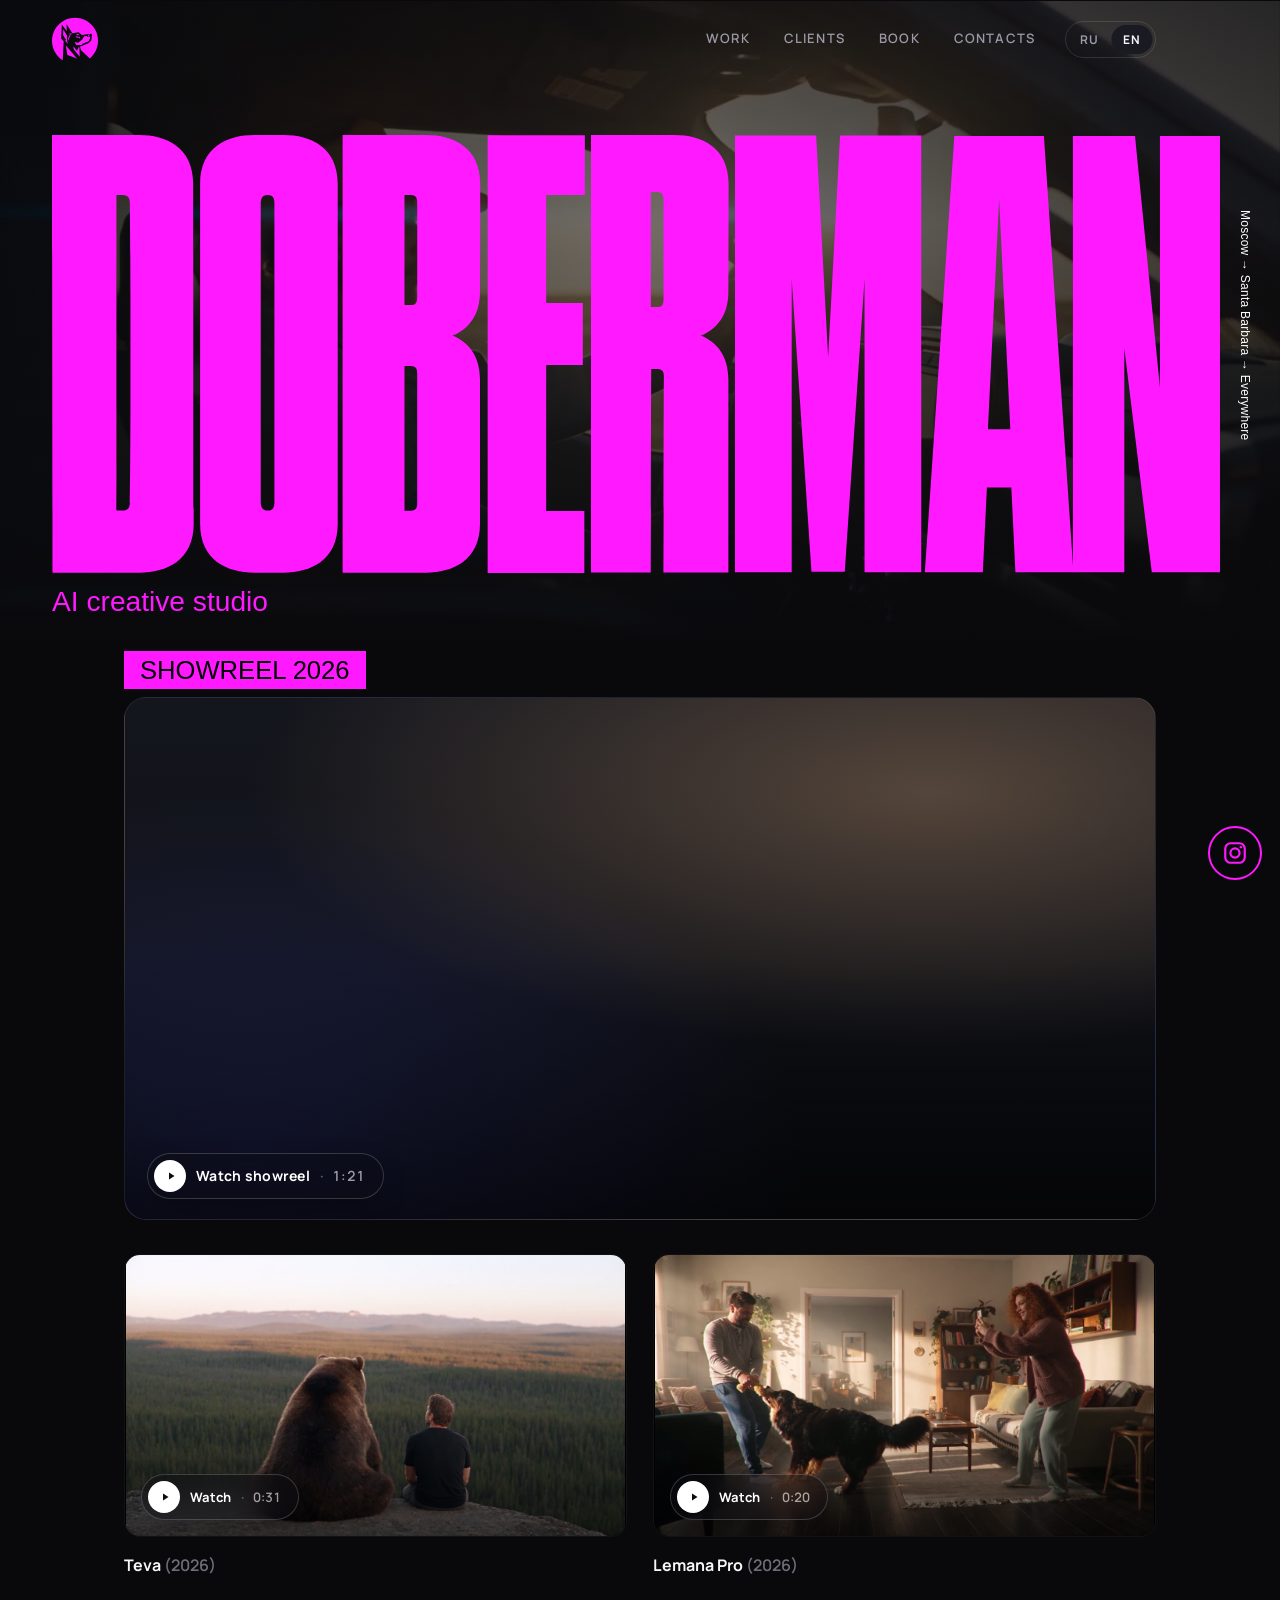
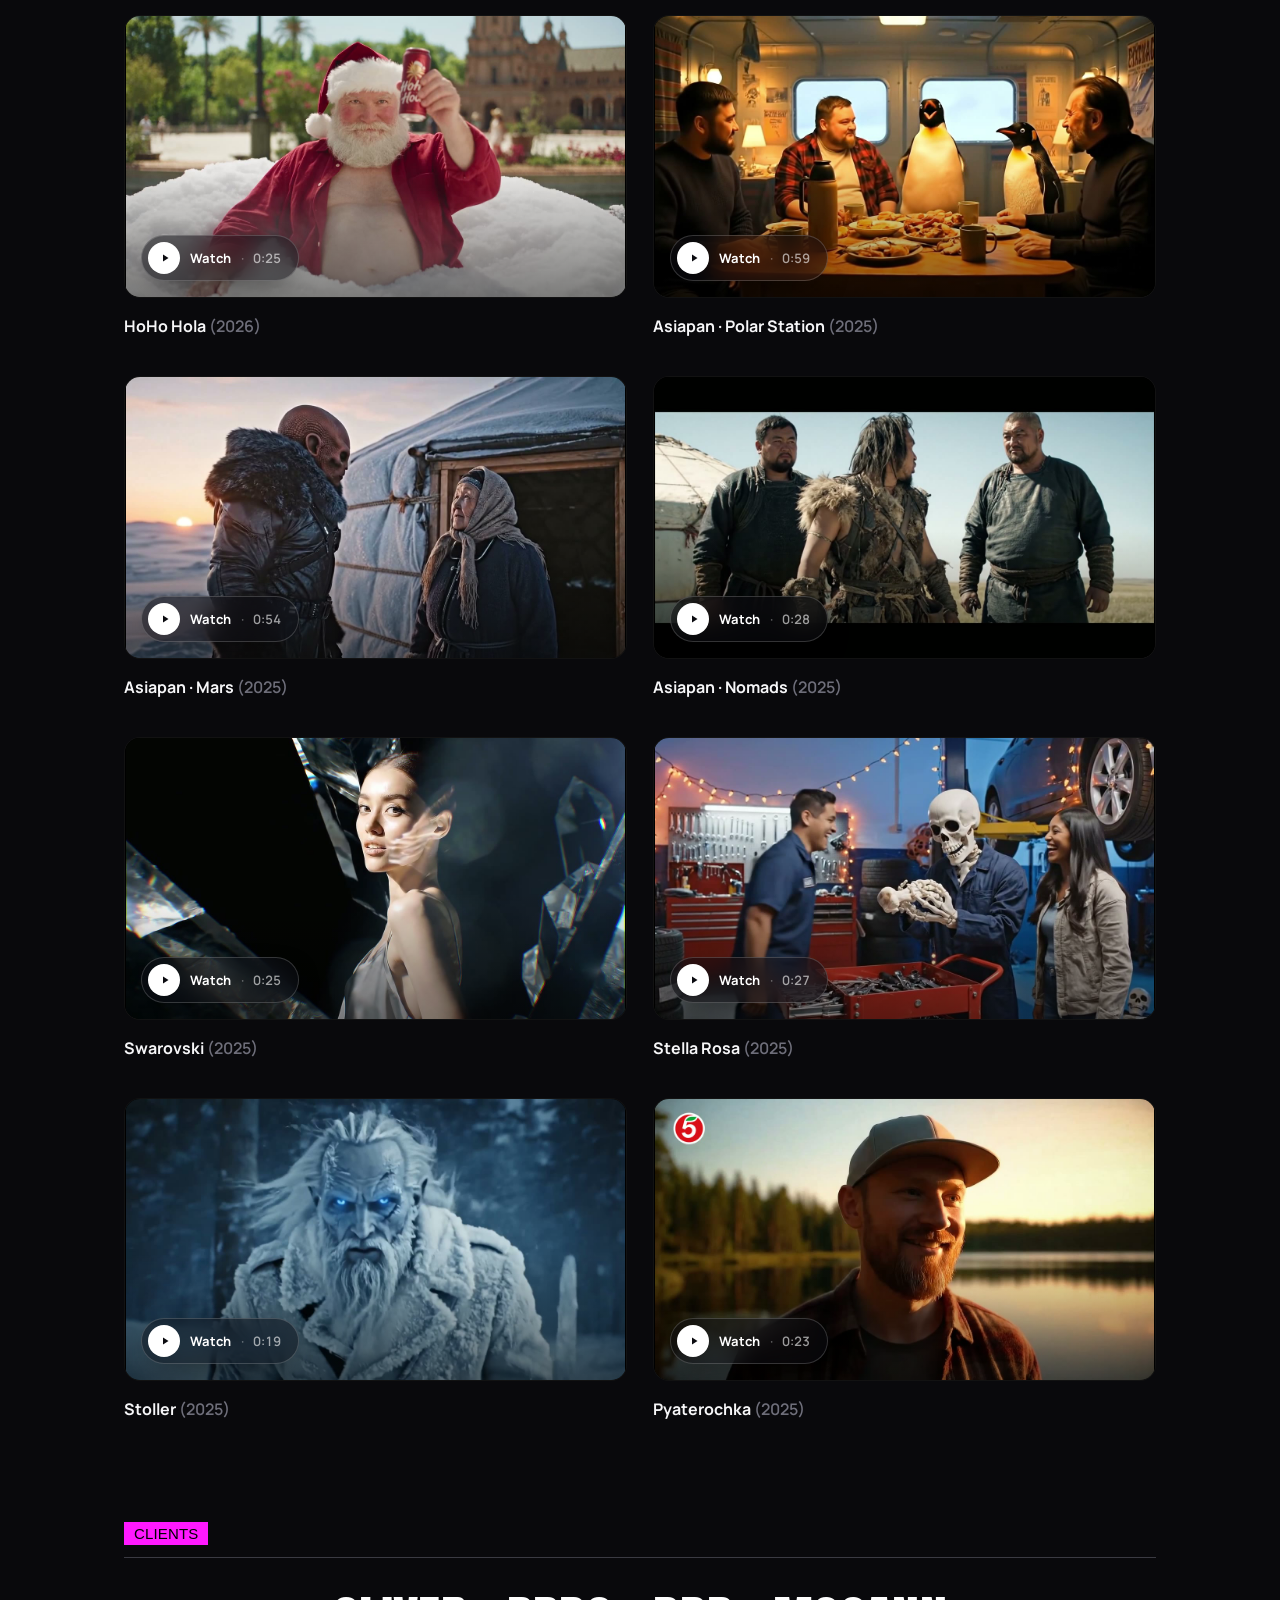
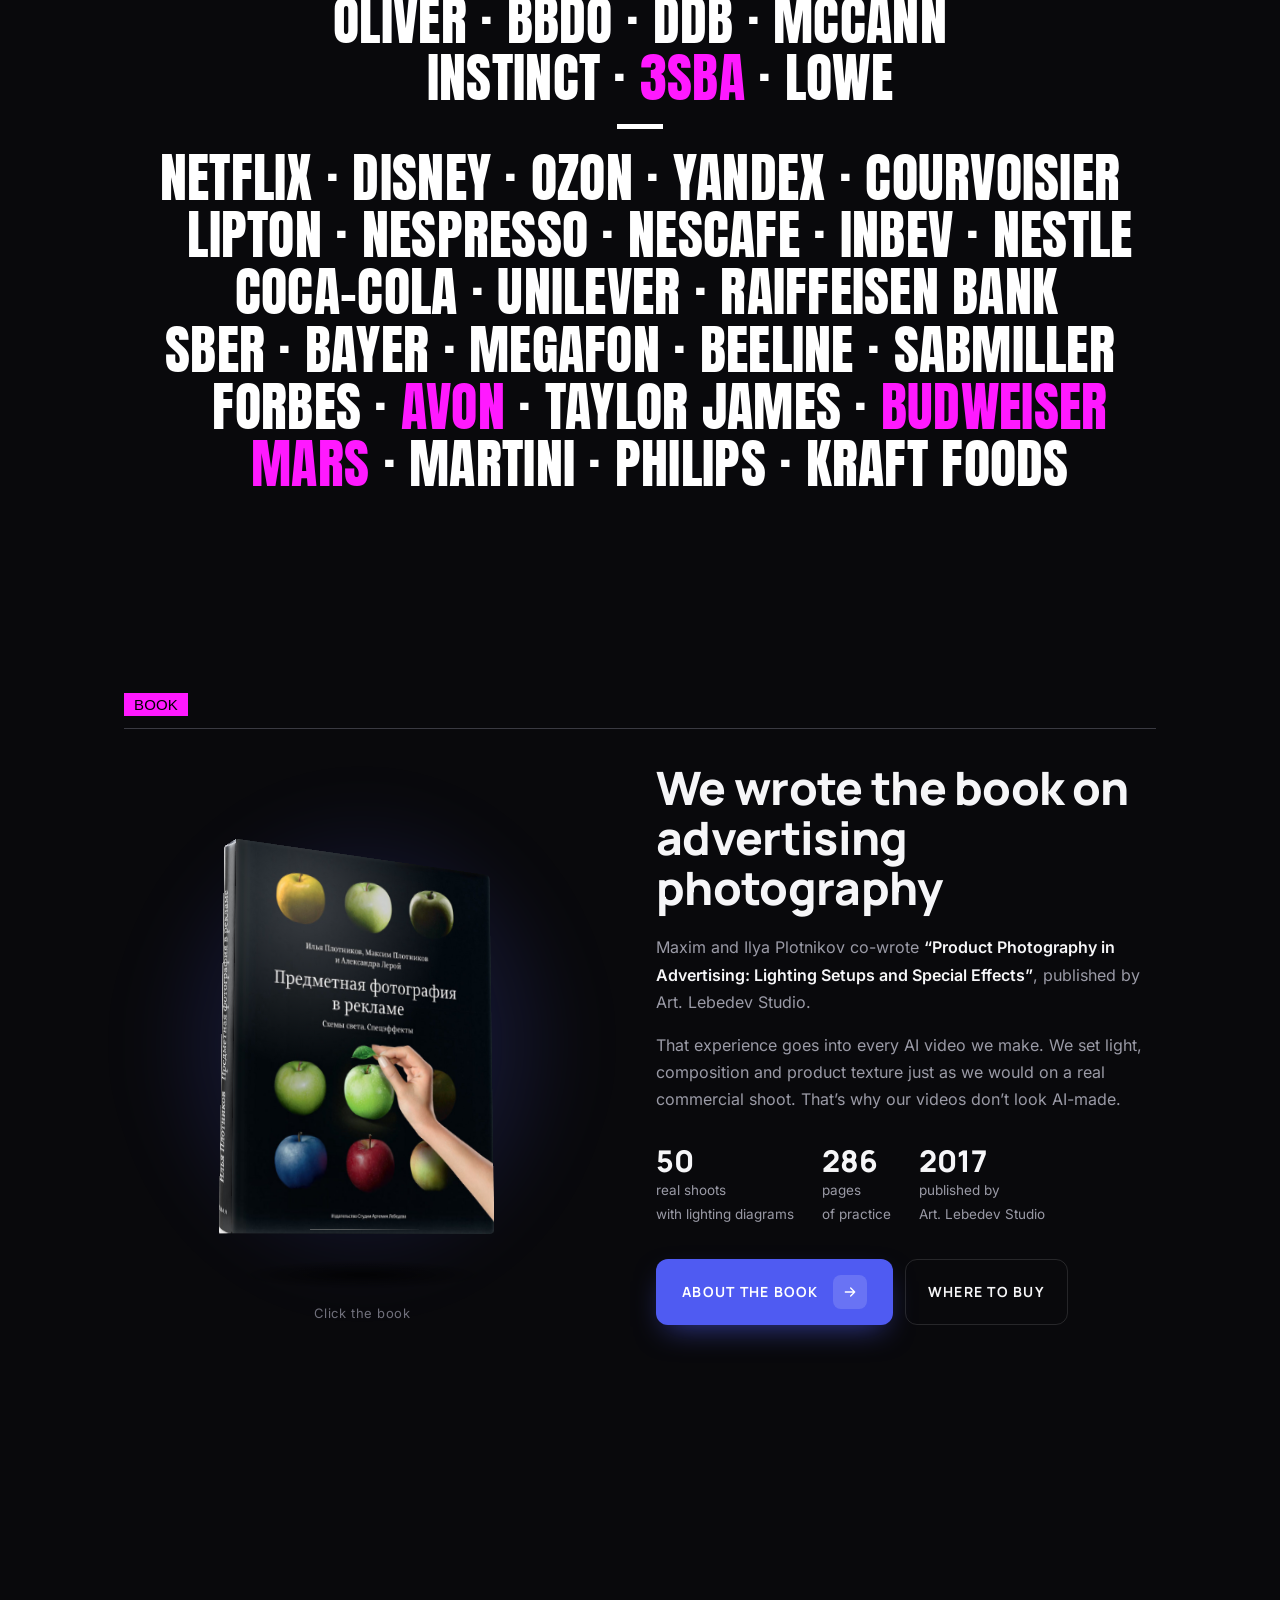
==== commit 3b995156: "Обновление сайта 2026-10-25 19:36 Co-Authored-By: Claude Opus 5.5 <noreply@anthropic.com>" ====
--- a/index.html
+++ b/index.html
@@ -416,7 +416,12 @@
   .client-list{margin:0;text-align:center;font-family:"Anton","Manrope",sans-serif;font-weight:400;text-transform:uppercase;
     font-size:clamp(26px, 4.4vw, 54px);line-height:1.06;letter-spacing:.005em;color:#fff;
     text-wrap:balance}   /* строки примерно равной длины, без одиноких имён в конце */
-  .client-list span{white-space:nowrap}
+  .client-list span{display:inline-block;white-space:nowrap;position:relative;transition:color .7s ease}   /* inline-block: цветная копия ложится точно поверх */
+  /* подсветка: поверх имени – его копия цвета логотипа (общая анимация .tint), плавно проявляется и гаснет */
+  .client-list span::after{content:attr(data-n);position:absolute;left:0;top:0;white-space:nowrap;pointer-events:none;
+    opacity:0;transition:opacity .7s ease;color:color(srgb 1 0.098 1);animation:tint 35s linear infinite;animation-delay:var(--tint-delay, 0s)}
+  .client-list span.on{color:transparent}
+  .client-list span.on::after{opacity:1}
   .client-list i{font-style:normal;color:#fff}
   .client-dash{display:block;width:46px;height:5px;margin:18px auto 20px;background:#fff}
 
@@ -711,64 +716,57 @@
       <article class="work">
         <div class="work-media">
           <video src="video/work-1.mp4" poster="img/work-1.jpg" playsinline preload="metadata"></video>
-          <button class="work-play" aria-label="Смотреть: Swarovski, 0:25"><span class="ic"><svg viewBox="0 0 24 24" aria-hidden="true"><path d="M8 5v14l11-7z"/></svg></span>Смотреть<span class="dur">0:25</span></button>
+          <button class="work-play" aria-label="Смотреть: Teva, 0:31"><span class="ic"><svg viewBox="0 0 24 24" aria-hidden="true"><path d="M8 5v14l11-7z"/></svg></span>Смотреть<span class="dur">0:31</span></button>
         </div>
-        <h3>Swarovski <span class="year">(2026)</span></h3>
-        <p>Рекламный ролик · украшения</p>
+        <h3>Teva <span class="year">(2026)</span></h3>
       </article>
 
       <article class="work">
         <div class="work-media">
           <video src="video/work-2.mp4" poster="img/work-2.jpg" playsinline preload="metadata"></video>
-          <button class="work-play" aria-label="Смотреть: Teva, 0:31"><span class="ic"><svg viewBox="0 0 24 24" aria-hidden="true"><path d="M8 5v14l11-7z"/></svg></span>Смотреть<span class="dur">0:31</span></button>
+          <button class="work-play" aria-label="Смотреть: Лемана Про, 0:20"><span class="ic"><svg viewBox="0 0 24 24" aria-hidden="true"><path d="M8 5v14l11-7z"/></svg></span>Смотреть<span class="dur">0:20</span></button>
         </div>
-        <h3>Teva <span class="year">(2026)</span></h3>
-        <p>Рекламный ролик · обувь</p>
+        <h3>Лемана Про <span class="year">(2026)</span></h3>
       </article>
 
       <article class="work">
         <div class="work-media">
           <video src="video/work-3.mp4" poster="img/work-3.jpg" playsinline preload="metadata"></video>
-          <button class="work-play" aria-label="Смотреть: Лемана ПРО, 0:20"><span class="ic"><svg viewBox="0 0 24 24" aria-hidden="true"><path d="M8 5v14l11-7z"/></svg></span>Смотреть<span class="dur">0:20</span></button>
+          <button class="work-play" aria-label="Смотреть: HoHo Hola, 0:25"><span class="ic"><svg viewBox="0 0 24 24" aria-hidden="true"><path d="M8 5v14l11-7z"/></svg></span>Смотреть<span class="dur">0:25</span></button>
         </div>
-        <h3>Лемана ПРО <span class="year">(2026)</span></h3>
-        <p>Рекламный ролик</p>
+        <h3>HoHo Hola <span class="year">(2026)</span></h3>
       </article>
 
       <article class="work">
         <div class="work-media">
           <video src="video/work-4.mp4" poster="img/work-4.jpg" playsinline preload="metadata"></video>
-          <button class="work-play" aria-label="Смотреть: HoHo Hola, 0:25"><span class="ic"><svg viewBox="0 0 24 24" aria-hidden="true"><path d="M8 5v14l11-7z"/></svg></span>Смотреть<span class="dur">0:25</span></button>
+          <button class="work-play" aria-label="Смотреть: Asiapan · Полярная станция, 0:59"><span class="ic"><svg viewBox="0 0 24 24" aria-hidden="true"><path d="M8 5v14l11-7z"/></svg></span>Смотреть<span class="dur">0:59</span></button>
         </div>
-        <h3>HoHo Hola <span class="year">(2026)</span></h3>
-        <p>Рекламный ролик · напитки</p>
+        <h3>Asiapan · Полярная станция <span class="year">(2025)</span></h3>
       </article>
 
       <article class="work">
         <div class="work-media">
           <video src="video/work-5.mp4" poster="img/work-5.jpg" playsinline preload="metadata"></video>
-          <button class="work-play" aria-label="Смотреть: Полярная станция, 0:59"><span class="ic"><svg viewBox="0 0 24 24" aria-hidden="true"><path d="M8 5v14l11-7z"/></svg></span>Смотреть<span class="dur">0:59</span></button>
+          <button class="work-play" aria-label="Смотреть: Asiapan · Марс, 0:54"><span class="ic"><svg viewBox="0 0 24 24" aria-hidden="true"><path d="M8 5v14l11-7z"/></svg></span>Смотреть<span class="dur">0:54</span></button>
         </div>
-        <h3>Полярная станция <span class="year">(2025)</span></h3>
-        <p>Рекламный ролик</p>
+        <h3>Asiapan · Марс <span class="year">(2025)</span></h3>
       </article>
 
       <article class="work">
         <div class="work-media">
           <video src="video/work-6.mp4" poster="img/work-6.jpg" playsinline preload="metadata"></video>
-          <button class="work-play" aria-label="Смотреть: ASIAPAN · Марс, 0:54"><span class="ic"><svg viewBox="0 0 24 24" aria-hidden="true"><path d="M8 5v14l11-7z"/></svg></span>Смотреть<span class="dur">0:54</span></button>
+          <button class="work-play" aria-label="Смотреть: Asiapan · Кочевники, 0:28"><span class="ic"><svg viewBox="0 0 24 24" aria-hidden="true"><path d="M8 5v14l11-7z"/></svg></span>Смотреть<span class="dur">0:28</span></button>
         </div>
-        <h3>ASIAPAN · Марс <span class="year">(2025)</span></h3>
-        <p>Рекламный ролик</p>
+        <h3>Asiapan · Кочевники <span class="year">(2025)</span></h3>
       </article>
 
       <article class="work">
         <div class="work-media">
           <video src="video/work-7.mp4" poster="img/work-7.jpg" playsinline preload="metadata"></video>
-          <button class="work-play" aria-label="Смотреть: ASIAPAN · Кочевники, 0:28"><span class="ic"><svg viewBox="0 0 24 24" aria-hidden="true"><path d="M8 5v14l11-7z"/></svg></span>Смотреть<span class="dur">0:28</span></button>
+          <button class="work-play" aria-label="Смотреть: Swarovski, 0:25"><span class="ic"><svg viewBox="0 0 24 24" aria-hidden="true"><path d="M8 5v14l11-7z"/></svg></span>Смотреть<span class="dur">0:25</span></button>
         </div>
-        <h3>ASIAPAN · Кочевники <span class="year">(2025)</span></h3>
-        <p>Рекламный ролик</p>
+        <h3>Swarovski <span class="year">(2025)</span></h3>
       </article>
 
       <article class="work">
@@ -777,7 +775,6 @@
           <button class="work-play" aria-label="Смотреть: Stella Rosa, 0:27"><span class="ic"><svg viewBox="0 0 24 24" aria-hidden="true"><path d="M8 5v14l11-7z"/></svg></span>Смотреть<span class="dur">0:27</span></button>
         </div>
         <h3>Stella Rosa <span class="year">(2025)</span></h3>
-        <p>Рекламный ролик</p>
       </article>
 
       <article class="work">
@@ -786,7 +783,6 @@
           <button class="work-play" aria-label="Смотреть: Stoller, 0:19"><span class="ic"><svg viewBox="0 0 24 24" aria-hidden="true"><path d="M8 5v14l11-7z"/></svg></span>Смотреть<span class="dur">0:19</span></button>
         </div>
         <h3>Stoller <span class="year">(2025)</span></h3>
-        <p>Рекламный ролик</p>
       </article>
 
       <article class="work">
@@ -795,7 +791,6 @@
           <button class="work-play" aria-label="Смотреть: Пятёрочка, 0:23"><span class="ic"><svg viewBox="0 0 24 24" aria-hidden="true"><path d="M8 5v14l11-7z"/></svg></span>Смотреть<span class="dur">0:23</span></button>
         </div>
         <h3>Пятёрочка <span class="year">(2025)</span></h3>
-        <p>Рекламный ролик</p>
       </article>
     </div>
   </div>
@@ -805,9 +800,9 @@
 <section class="clients" id="clients">
   <div class="wrap reveal">
     <div class="sec-head"><span class="sec-tag tint"><span>Клиенты</span></span></div>
-    <p class="client-list"><span>OLIVER</span>&nbsp;<i>·</i> <span class="tint">BBDO</span>&nbsp;<i>·</i> <span>DDB</span>&nbsp;<i>·</i> <span>MCCANN</span>&nbsp;<i>·</i> <span>INSTINCT</span>&nbsp;<i>·</i> <span>3SBA</span>&nbsp;<i>·</i> <span>LOWE</span></p>
+    <p class="client-list"><span data-n="OLIVER">OLIVER</span>&nbsp;<i>·</i> <span data-n="BBDO">BBDO</span>&nbsp;<i>·</i> <span data-n="DDB">DDB</span>&nbsp;<i>·</i> <span data-n="MCCANN">MCCANN</span>&nbsp;<i>·</i> <span data-n="INSTINCT">INSTINCT</span>&nbsp;<i>·</i> <span data-n="3SBA">3SBA</span>&nbsp;<i>·</i> <span data-n="LOWE">LOWE</span></p>
     <b class="client-dash" aria-hidden="true"></b>
-    <p class="client-list"><span class="tint">NETFLIX</span>&nbsp;<i>·</i> <span>DISNEY</span>&nbsp;<i>·</i> <span>OZON</span>&nbsp;<i>·</i> <span>COURVOISIER</span>&nbsp;<i>·</i> <span>LIPTON</span>&nbsp;<i>·</i> <span>NESPRESSO</span>&nbsp;<i>·</i> <span>NESCAFE</span>&nbsp;<i>·</i> <span>INBEV</span>&nbsp;<i>·</i> <span>NESTLE</span>&nbsp;<i>·</i> <span>COCA-COLA</span>&nbsp;<i>·</i> <span class="tint">UNILEVER</span>&nbsp;<i>·</i> <span>RAIFFEISEN BANK</span>&nbsp;<i>·</i> <span>SBER</span>&nbsp;<i>·</i> <span>BAYER</span>&nbsp;<i>·</i> <span>MEGAFON</span>&nbsp;<i>·</i> <span>BEELINE</span>&nbsp;<i>·</i> <span>SABMILLER</span>&nbsp;<i>·</i> <span>FORBES</span>&nbsp;<i>·</i> <span>AVON</span>&nbsp;<i>·</i> <span>TAYLOR JAMES</span>&nbsp;<i>·</i> <span>BUDWEISER</span>&nbsp;<i>·</i> <span>MARS</span>&nbsp;<i>·</i> <span class="tint">MARTINI</span>&nbsp;<i>·</i> <span>PHILIPS</span>&nbsp;<i>·</i> <span>KRAFT FOODS</span></p>
+    <p class="client-list"><span data-n="NETFLIX">NETFLIX</span>&nbsp;<i>·</i> <span data-n="DISNEY">DISNEY</span>&nbsp;<i>·</i> <span data-n="OZON">OZON</span>&nbsp;<i>·</i> <span data-n="YANDEX">YANDEX</span>&nbsp;<i>·</i> <span data-n="COURVOISIER">COURVOISIER</span>&nbsp;<i>·</i> <span data-n="LIPTON">LIPTON</span>&nbsp;<i>·</i> <span data-n="NESPRESSO">NESPRESSO</span>&nbsp;<i>·</i> <span data-n="NESCAFE">NESCAFE</span>&nbsp;<i>·</i> <span data-n="INBEV">INBEV</span>&nbsp;<i>·</i> <span data-n="NESTLE">NESTLE</span>&nbsp;<i>·</i> <span data-n="COCA-COLA">COCA-COLA</span>&nbsp;<i>·</i> <span data-n="UNILEVER">UNILEVER</span>&nbsp;<i>·</i> <span data-n="RAIFFEISEN BANK">RAIFFEISEN BANK</span>&nbsp;<i>·</i> <span data-n="SBER">SBER</span>&nbsp;<i>·</i> <span data-n="BAYER">BAYER</span>&nbsp;<i>·</i> <span data-n="MEGAFON">MEGAFON</span>&nbsp;<i>·</i> <span data-n="BEELINE">BEELINE</span>&nbsp;<i>·</i> <span data-n="SABMILLER">SABMILLER</span>&nbsp;<i>·</i> <span data-n="FORBES">FORBES</span>&nbsp;<i>·</i> <span data-n="AVON">AVON</span>&nbsp;<i>·</i> <span data-n="TAYLOR JAMES">TAYLOR JAMES</span>&nbsp;<i>·</i> <span data-n="BUDWEISER">BUDWEISER</span>&nbsp;<i>·</i> <span data-n="MARS">MARS</span>&nbsp;<i>·</i> <span data-n="MARTINI">MARTINI</span>&nbsp;<i>·</i> <span data-n="PHILIPS">PHILIPS</span>&nbsp;<i>·</i> <span data-n="KRAFT FOODS">KRAFT FOODS</span></p>
   </div>
 </section>
 
@@ -861,7 +856,7 @@
       </div>
       <div class="city">
         <p class="city-name">Santa Barbara, CA</p>
-        <a class="city-phone" href="tel:+18052524422">1-805-252-4422</a>
+        <a class="city-phone" href="tel:+18052524422">+1-805-252-4422</a>
       </div>
     </div>
 
@@ -1105,9 +1100,37 @@
   // Точка приклеена к предыдущему имени (&nbsp;), поэтому строка с точки не начинается; в конце строки – прячем
   // (visibility, а не display – чтобы ничего не сдвинулось и переносы не поменялись)
   const fixClientSeps = () => document.querySelectorAll('.client-list i').forEach(i => {
-    i.style.visibility = i.nextElementSibling.offsetTop > i.offsetTop ? 'hidden' : '';
+    // имена до и после точки на разных строках – значит, точка в конце строки
+    i.style.visibility = i.nextElementSibling.offsetTop !== i.previousElementSibling.offsetTop ? 'hidden' : '';
   });
   (document.fonts ? document.fonts.ready : Promise.resolve()).then(fixClientSeps);
+
+  // ===== Клиенты: цветом подсвечены случайные имена – в каждый момент одно в верхнем блоке и три в нижнем =====
+  // Примерно раз в 1.8 с одно из подсвеченных имён «перепрыгивает» на другое (в верхнем блоке – реже)
+  {
+    const COUNT = [1, 3];
+    const pick = (arr, n, avoid) => {
+      const pool = arr.filter(x => !avoid.includes(x)), out = [];
+      while (out.length < n && pool.length) out.push(pool.splice(Math.floor(Math.random() * pool.length), 1)[0]);
+      return out;
+    };
+    const state = [...document.querySelectorAll('.client-list')].map((list, k) => {
+      const names = [...list.querySelectorAll('span[data-n]')];
+      const on = pick(names, COUNT[k] || 0, []);
+      on.forEach(s => s.classList.add('on'));
+      return {names, on};
+    });
+    if (state.length && !matchMedia('(prefers-reduced-motion:reduce)').matches) setInterval(() => {
+      const s = state[Math.random() < 0.25 ? 0 : state.length - 1];
+      if (!s || !s.on.length) return;
+      const i = Math.floor(Math.random() * s.on.length);
+      const [next] = pick(s.names, 1, s.on);
+      if (!next) return;
+      s.on[i].classList.remove('on');
+      next.classList.add('on');
+      s.on[i] = next;
+    }, 1800);
+  }
 
   // ===== Наведение мышки на логотип – сразу следующий цвет, не дожидаясь 6 с =====
   // Круг цветов: 5 цветов по 7 с (6 с держится + 1 с перелив). Перематываем все анимации .tint к началу
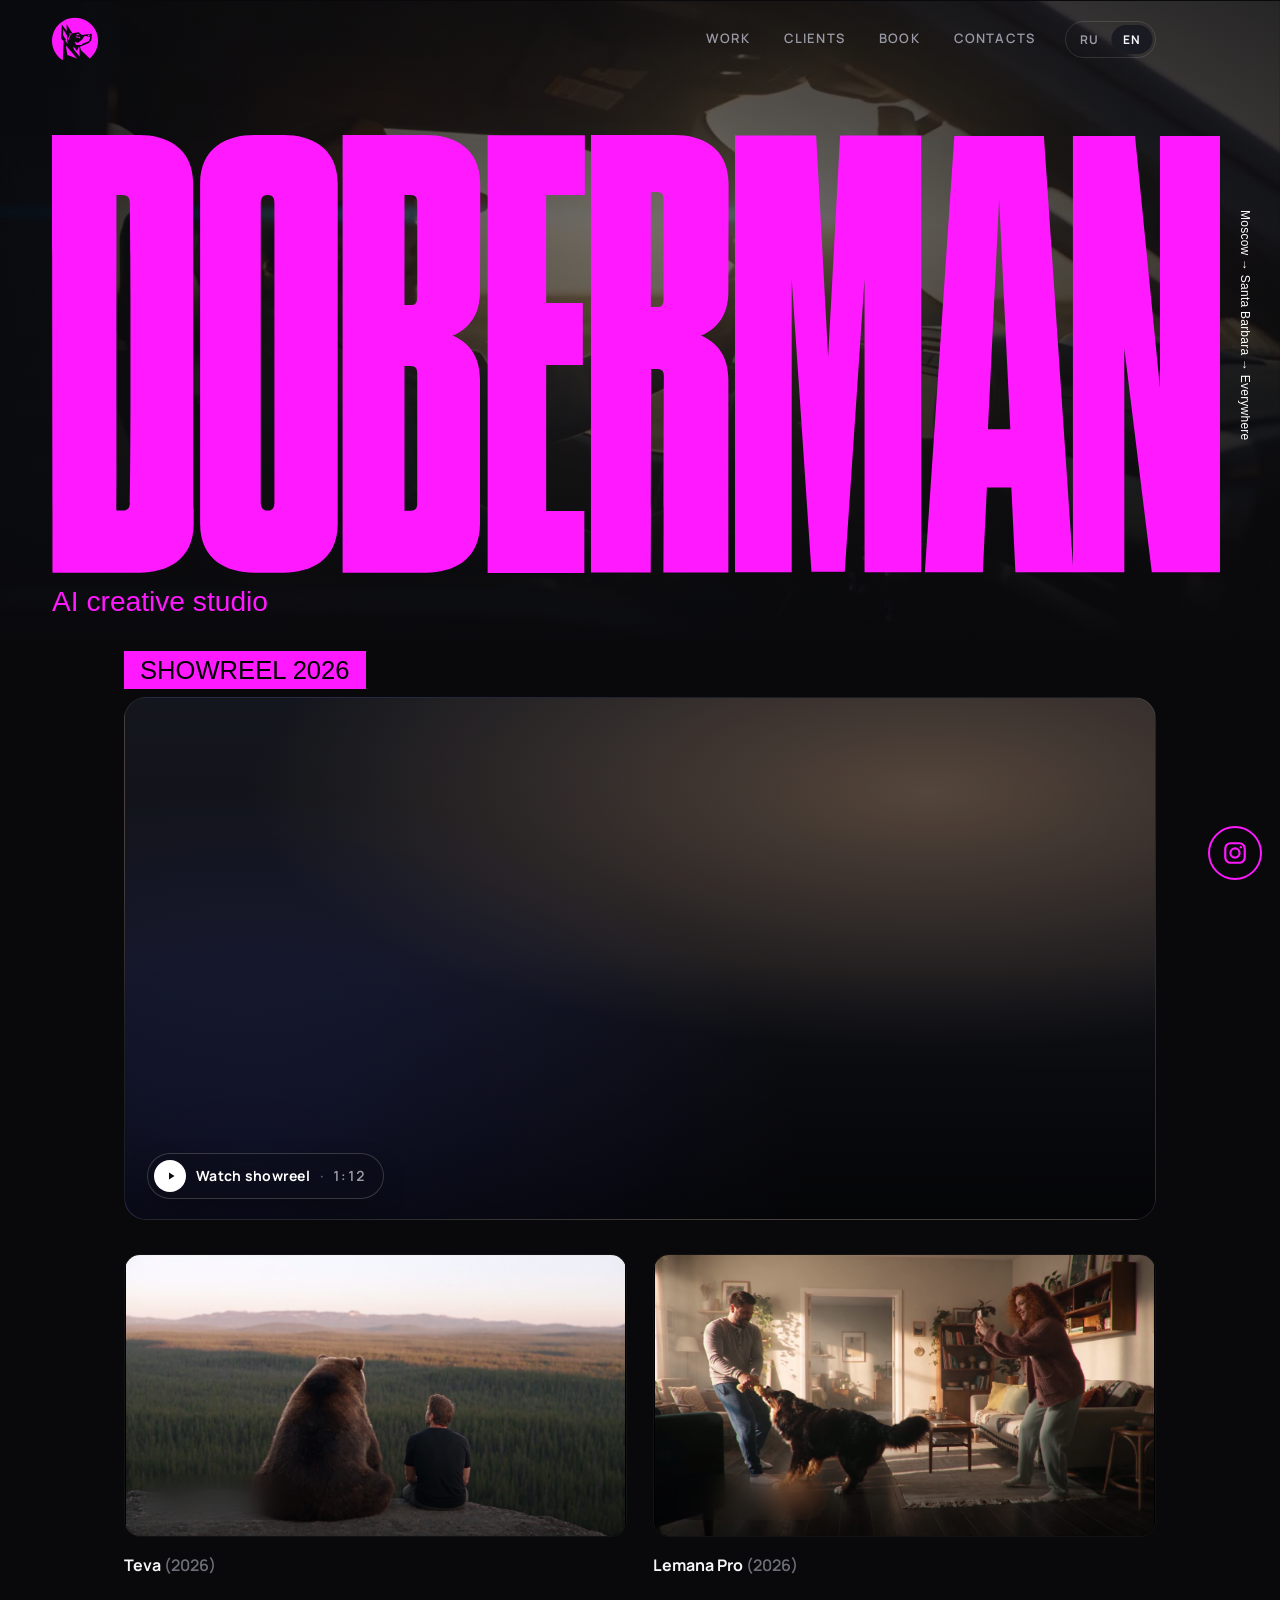
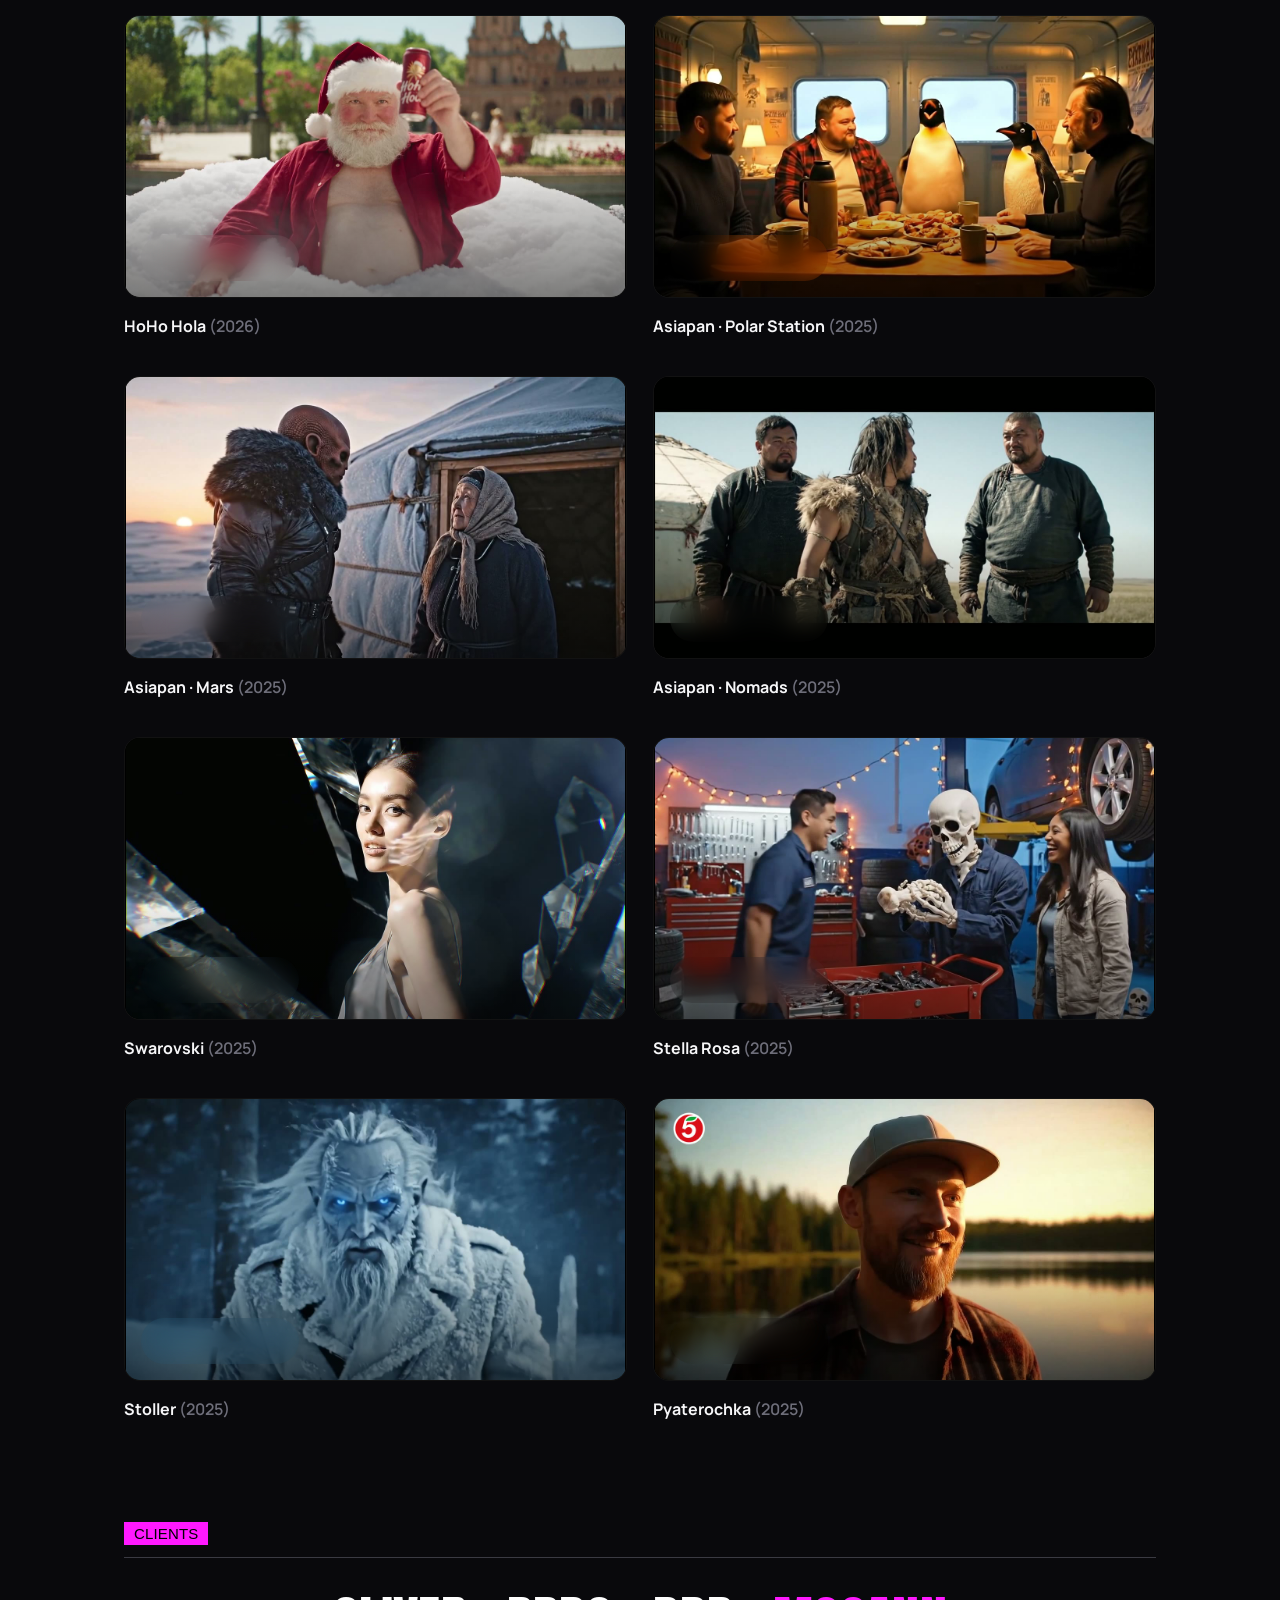
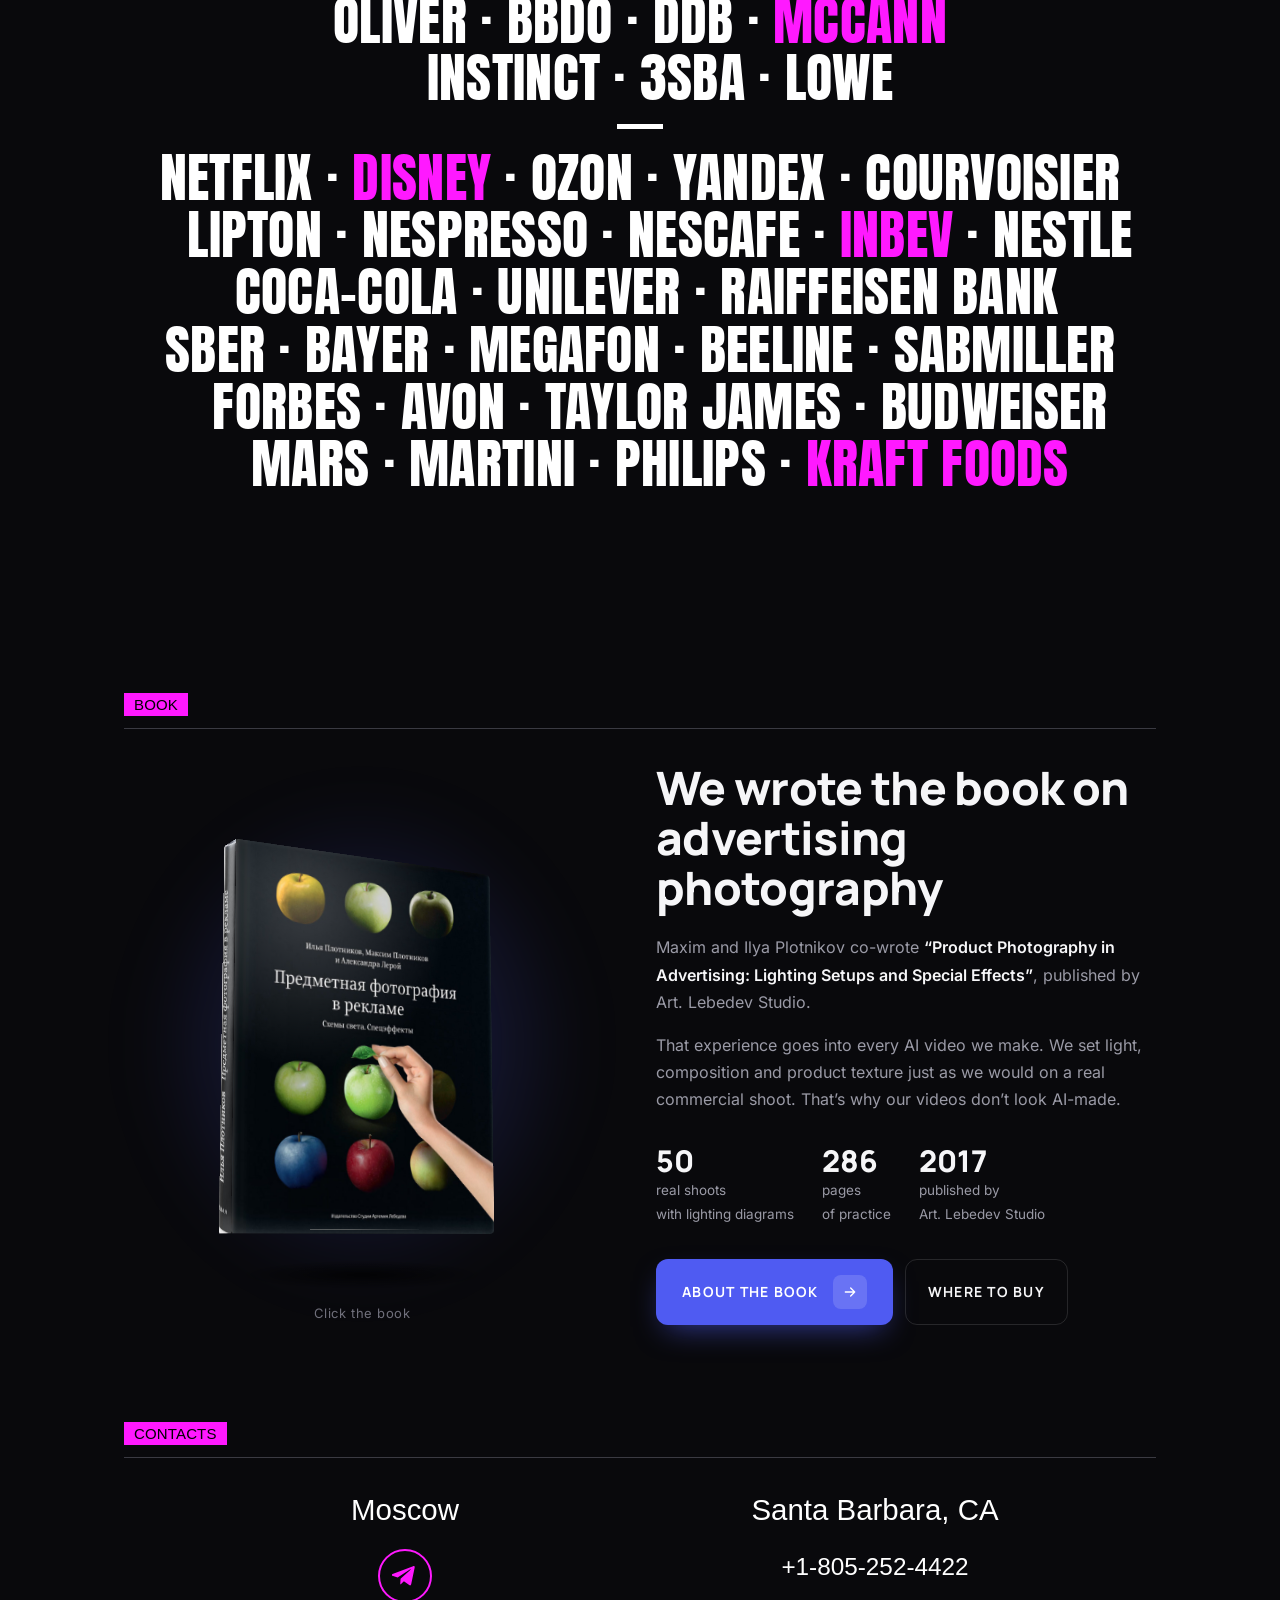
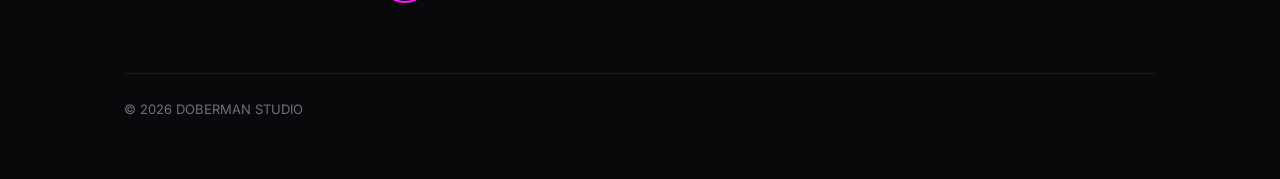
==== commit 45d756e9: "Обновление сайта 2026-10-25 19:56 Co-Authored-By: Claude Opus 5.5 <noreply@anthropic.com>" ====
--- a/index.html
+++ b/index.html
@@ -709,7 +709,7 @@
     <p class="reel-tag tint"><span>SHOWREEL 2026</span></p>
     <div class="media-frame">   <!-- без reveal: рамка должна выглядывать снизу первого экрана сразу -->
       <video id="reel-bg" src="video/hero-bg.mp4" poster="img/showreel.jpg" autoplay muted loop playsinline preload="auto"></video>
-      <button class="work-play reel-play" data-video="video/showreel.mp4" aria-label="Смотреть деморил со звуком на весь экран, 1:21"><span class="ic"><svg viewBox="0 0 24 24" aria-hidden="true"><path d="M8 5v14l11-7z"/></svg></span>Смотреть деморил<span class="dur">1:21</span></button>
+      <button class="work-play reel-play" data-video="video/showreel.mp4" aria-label="Смотреть деморил со звуком на весь экран, 1:12"><span class="ic"><svg viewBox="0 0 24 24" aria-hidden="true"><path d="M8 5v14l11-7z"/></svg></span>Смотреть деморил<span class="dur">1:12</span></button>
     </div>
 
     <div class="works-grid reveal">
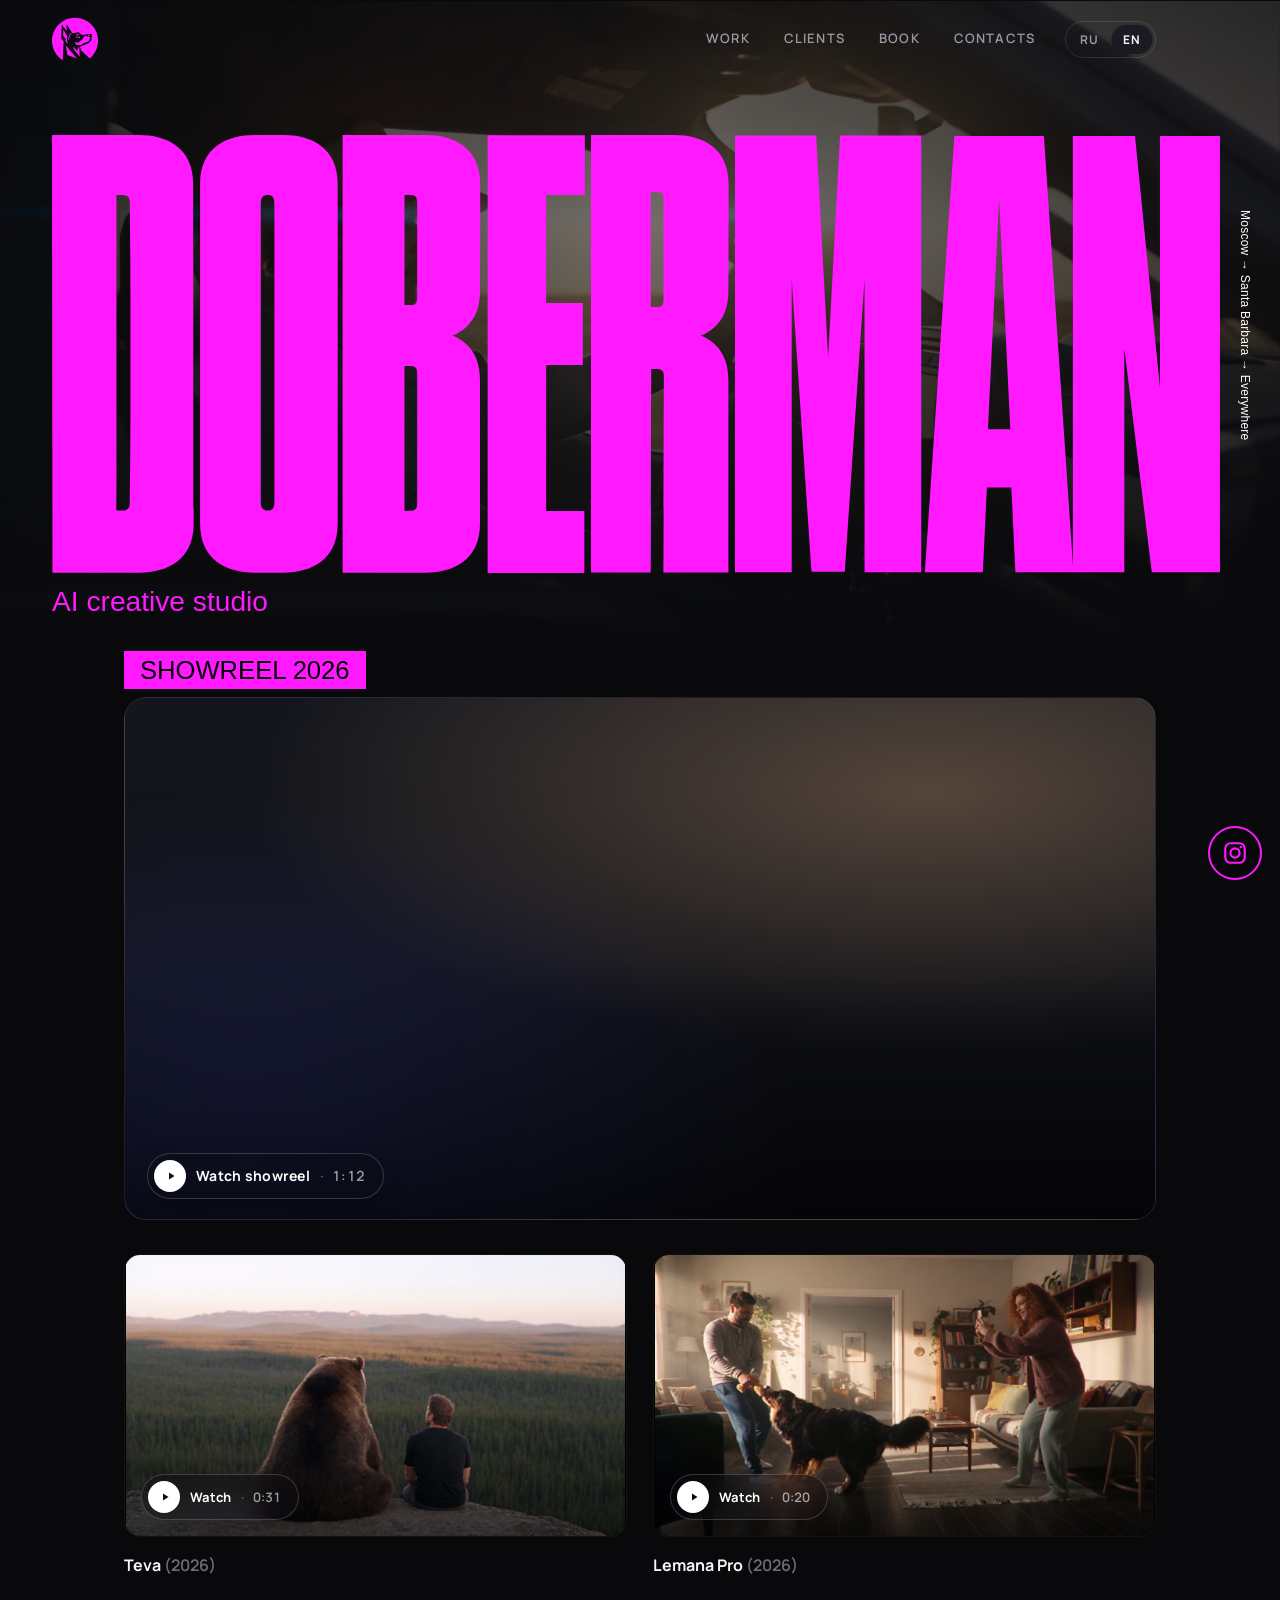
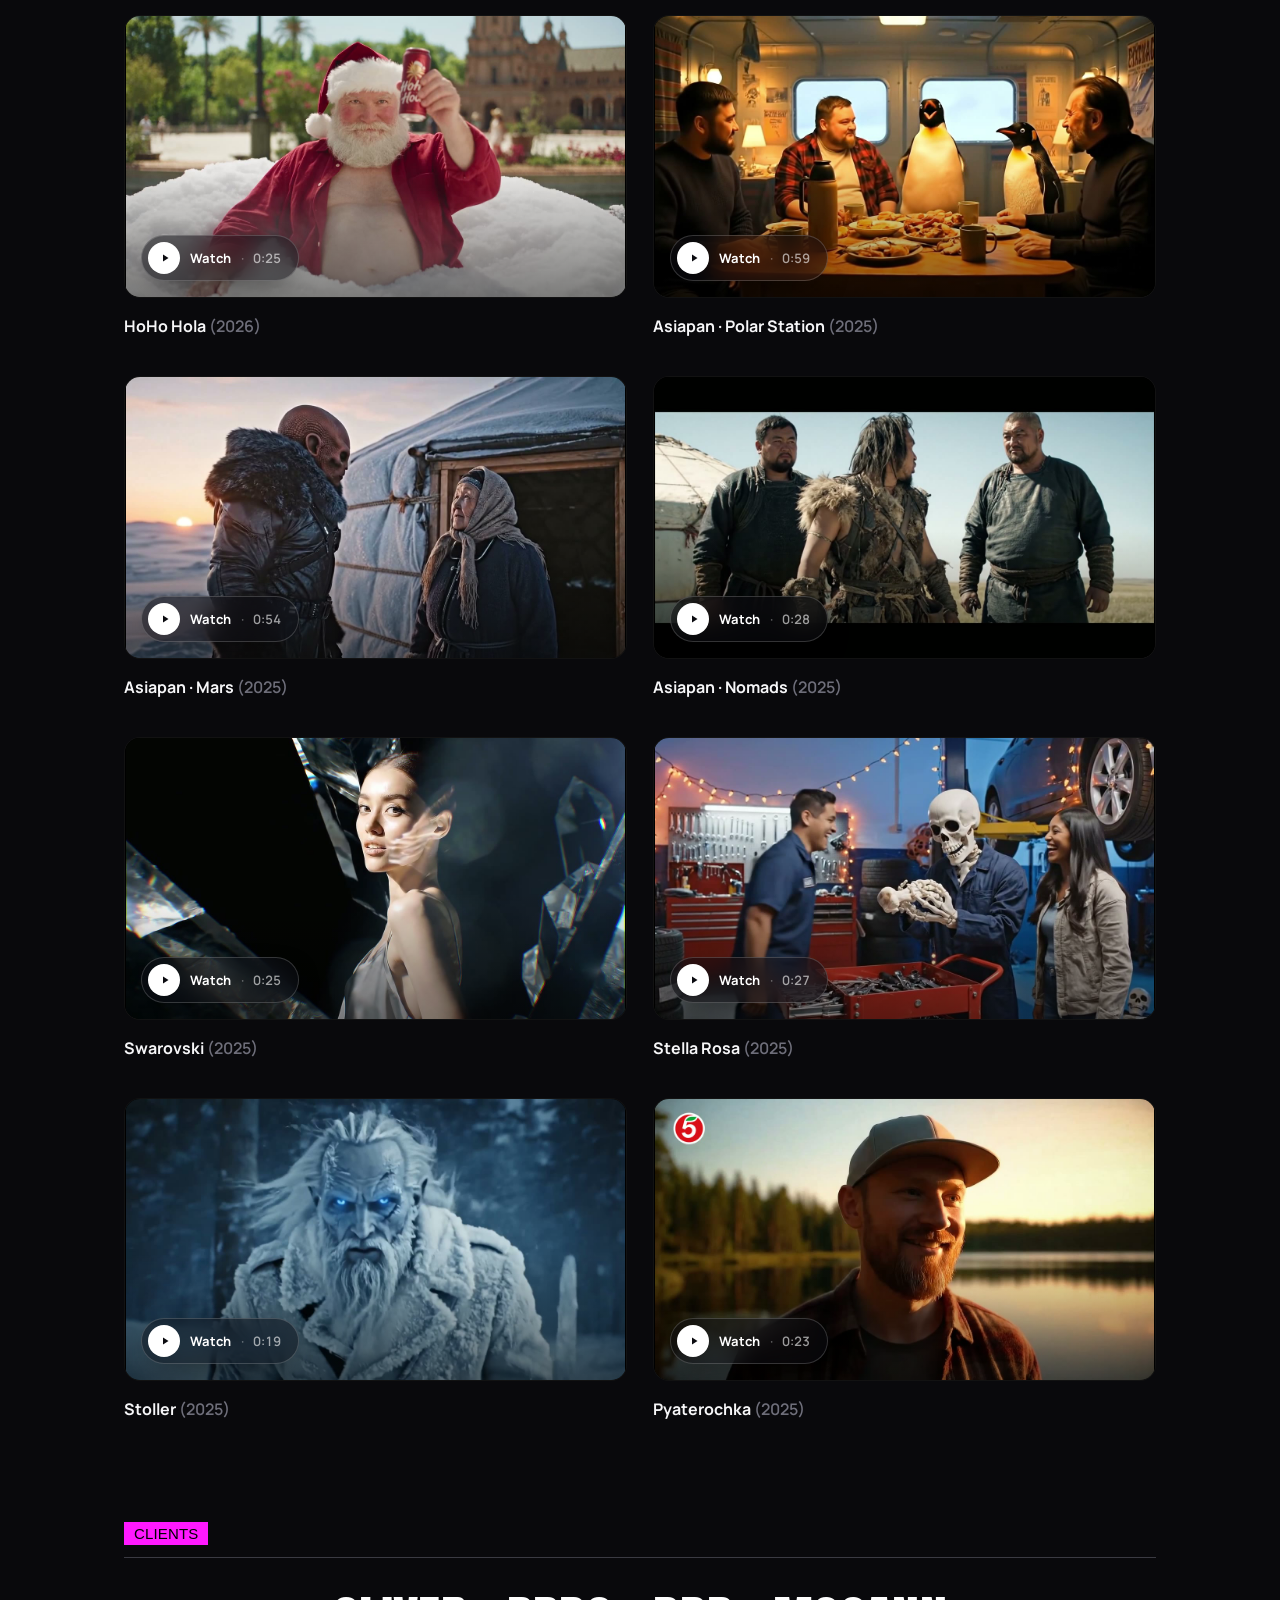
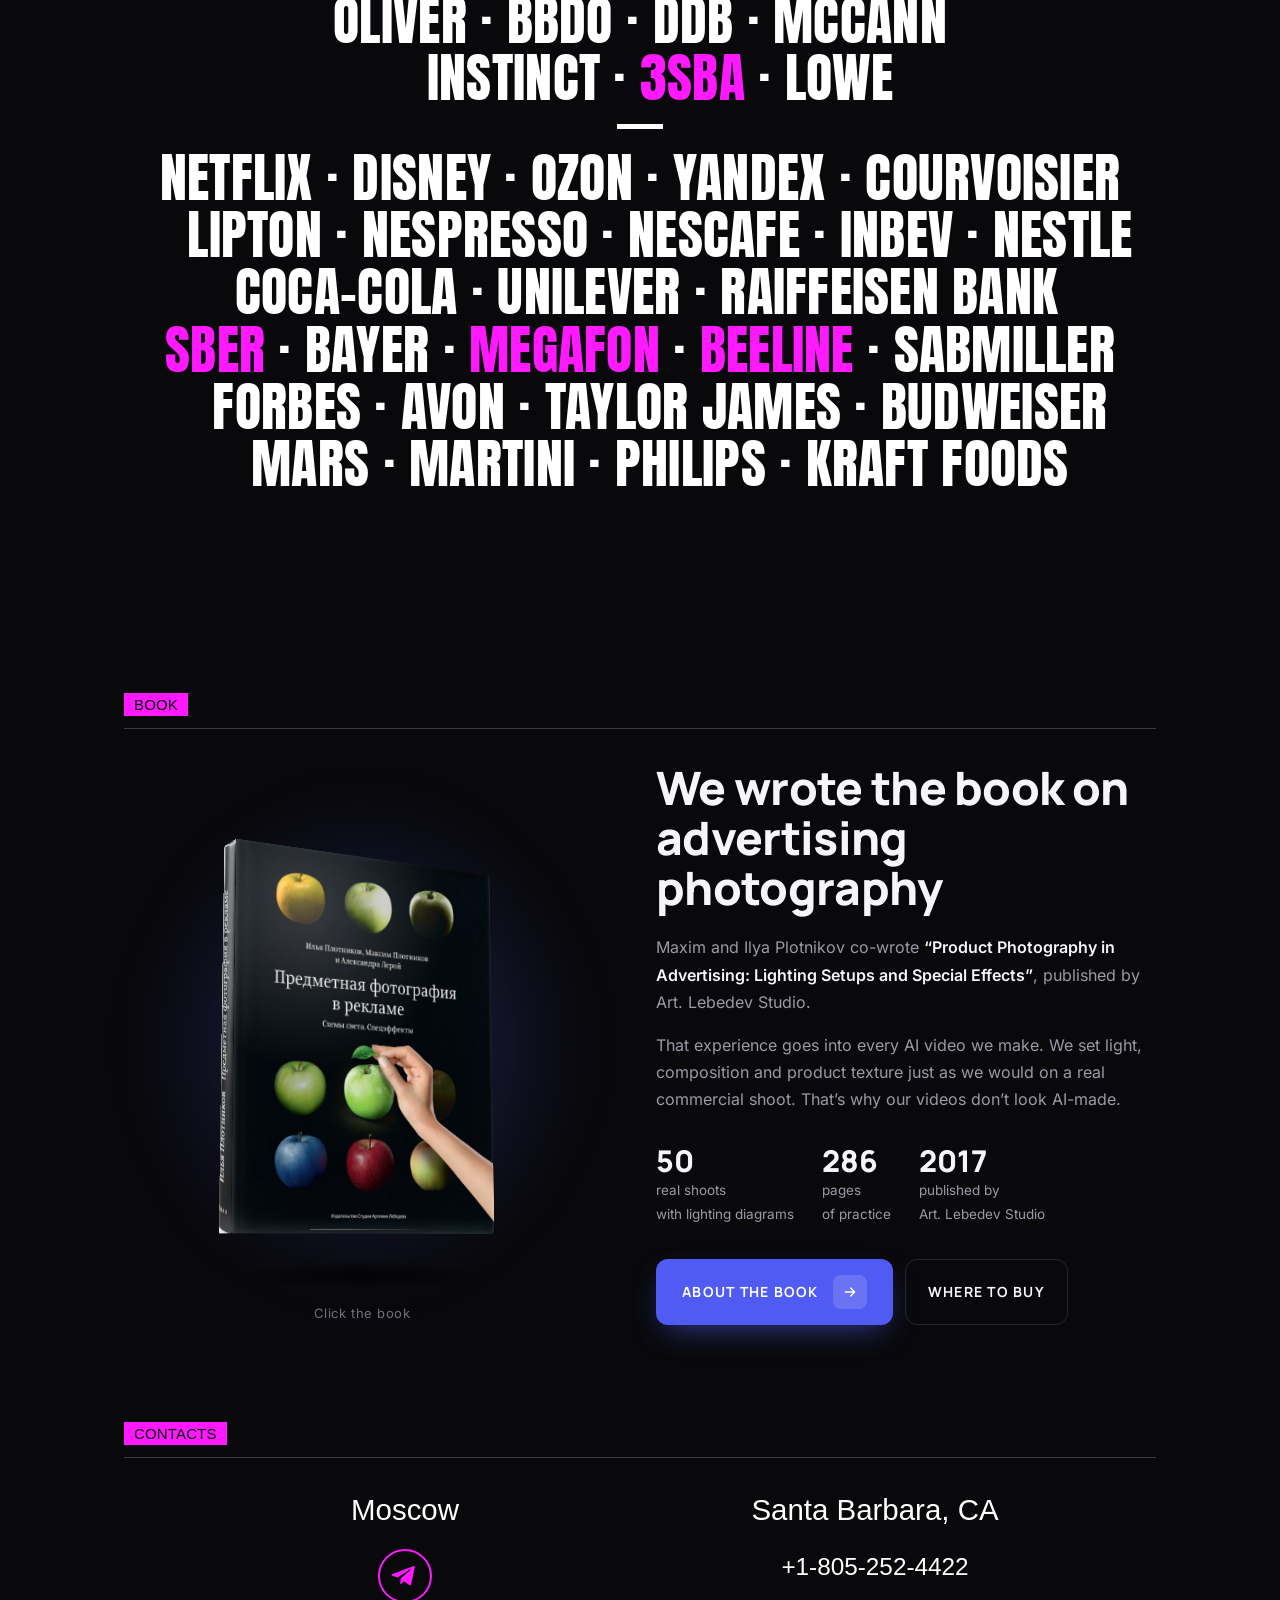
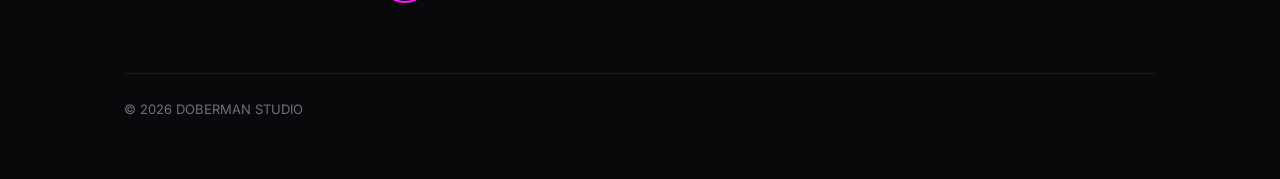
==== commit d3ac9c0c: "Обновление сайта 2026-10-25 20:06 Co-Authored-By: Claude Opus 5.5 <noreply@anthropic.com>" ====
--- a/index.html
+++ b/index.html
@@ -21,9 +21,9 @@
 <title>DOBERMAN – AI-видео для брендов</title>
 <meta name="description" content="AI-видео для брендов от авторов книги о рекламной съёмке. Свет, композиция и фактура уровня продакшна.">
 
-<link rel="icon" href="img/favicon.svg" type="image/svg+xml">
-<link rel="icon" href="img/favicon-32.png" sizes="32x32" type="image/png">
-<link rel="apple-touch-icon" href="img/apple-touch-icon.png">
+<link rel="icon" href="img/favicon.svg?v=2" type="image/svg+xml">
+<link rel="icon" href="img/favicon-32.png?v=2" sizes="32x32" type="image/png">
+<link rel="apple-touch-icon" href="img/apple-touch-icon.png?v=2">
 
 <!-- ==== Превью ссылки в Telegram / соцсетях ==== -->
 <meta property="og:title" content="DOBERMAN – AI video for brands">
